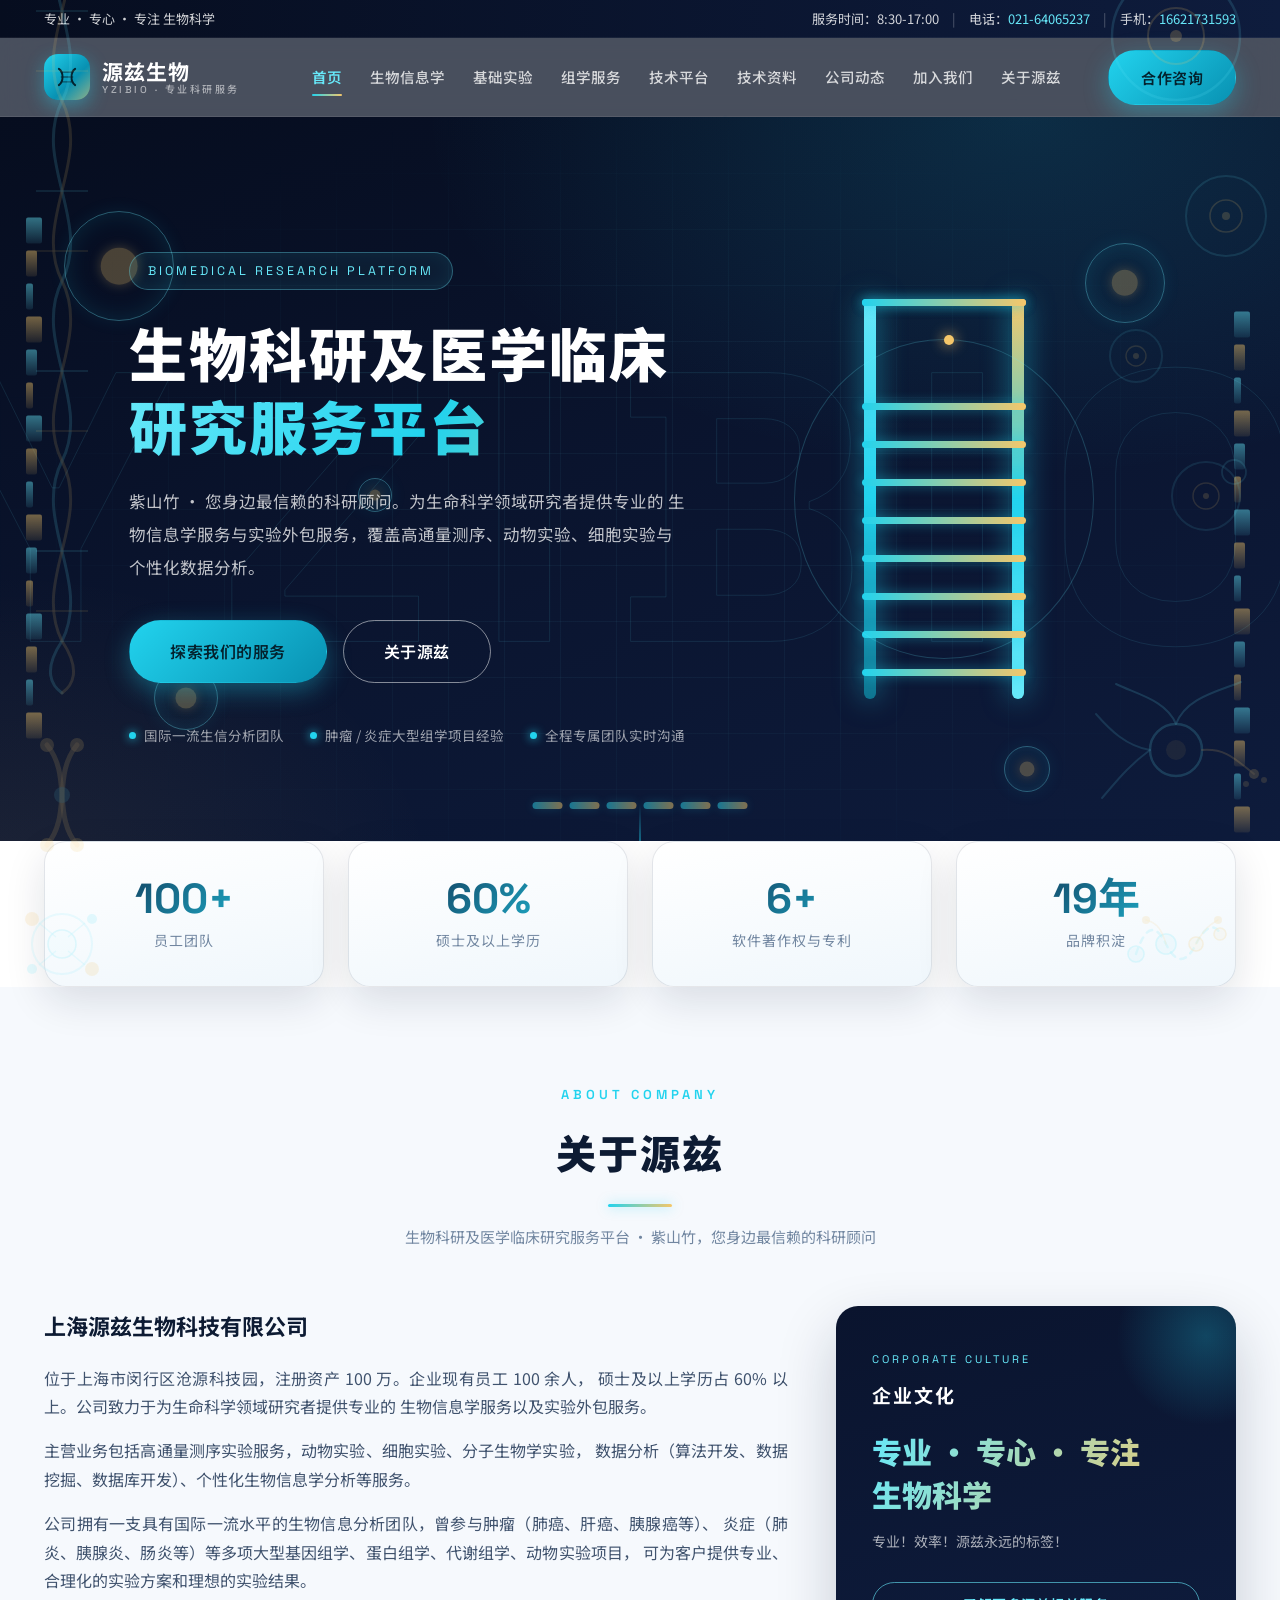
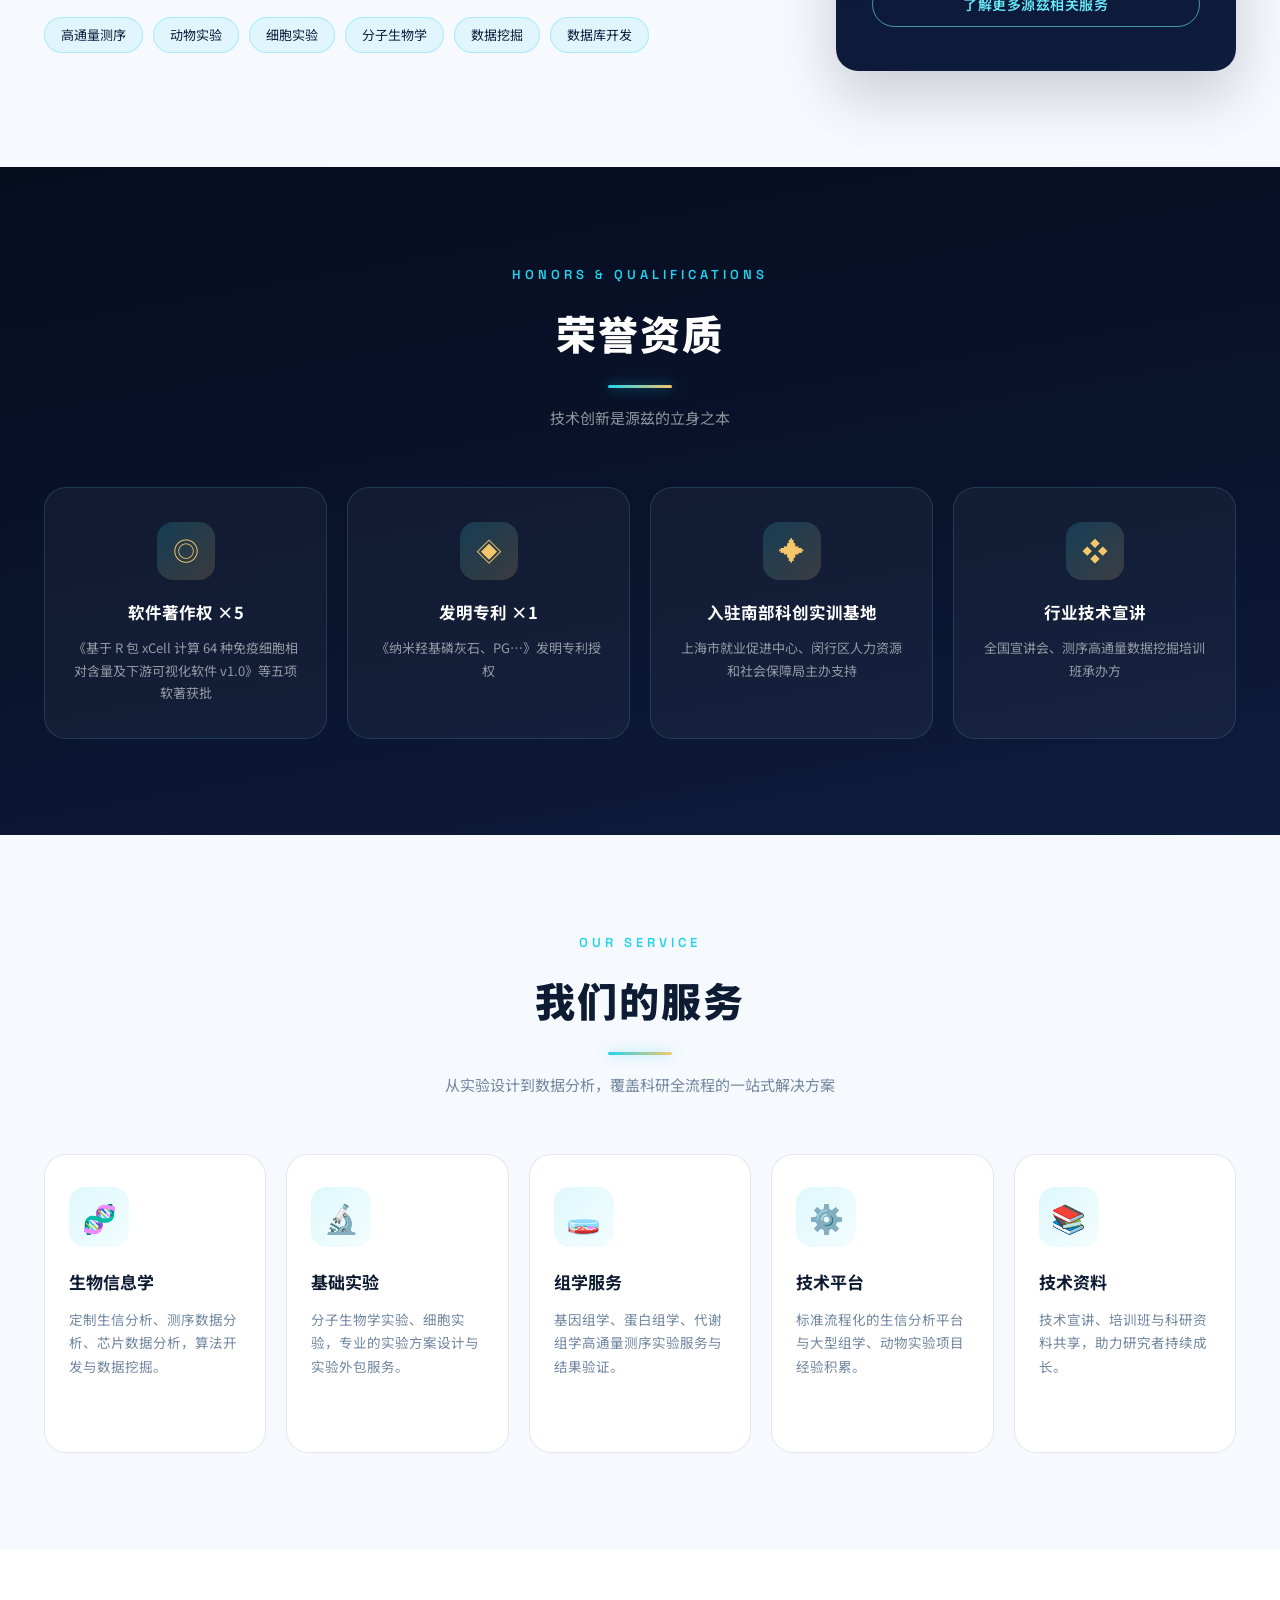
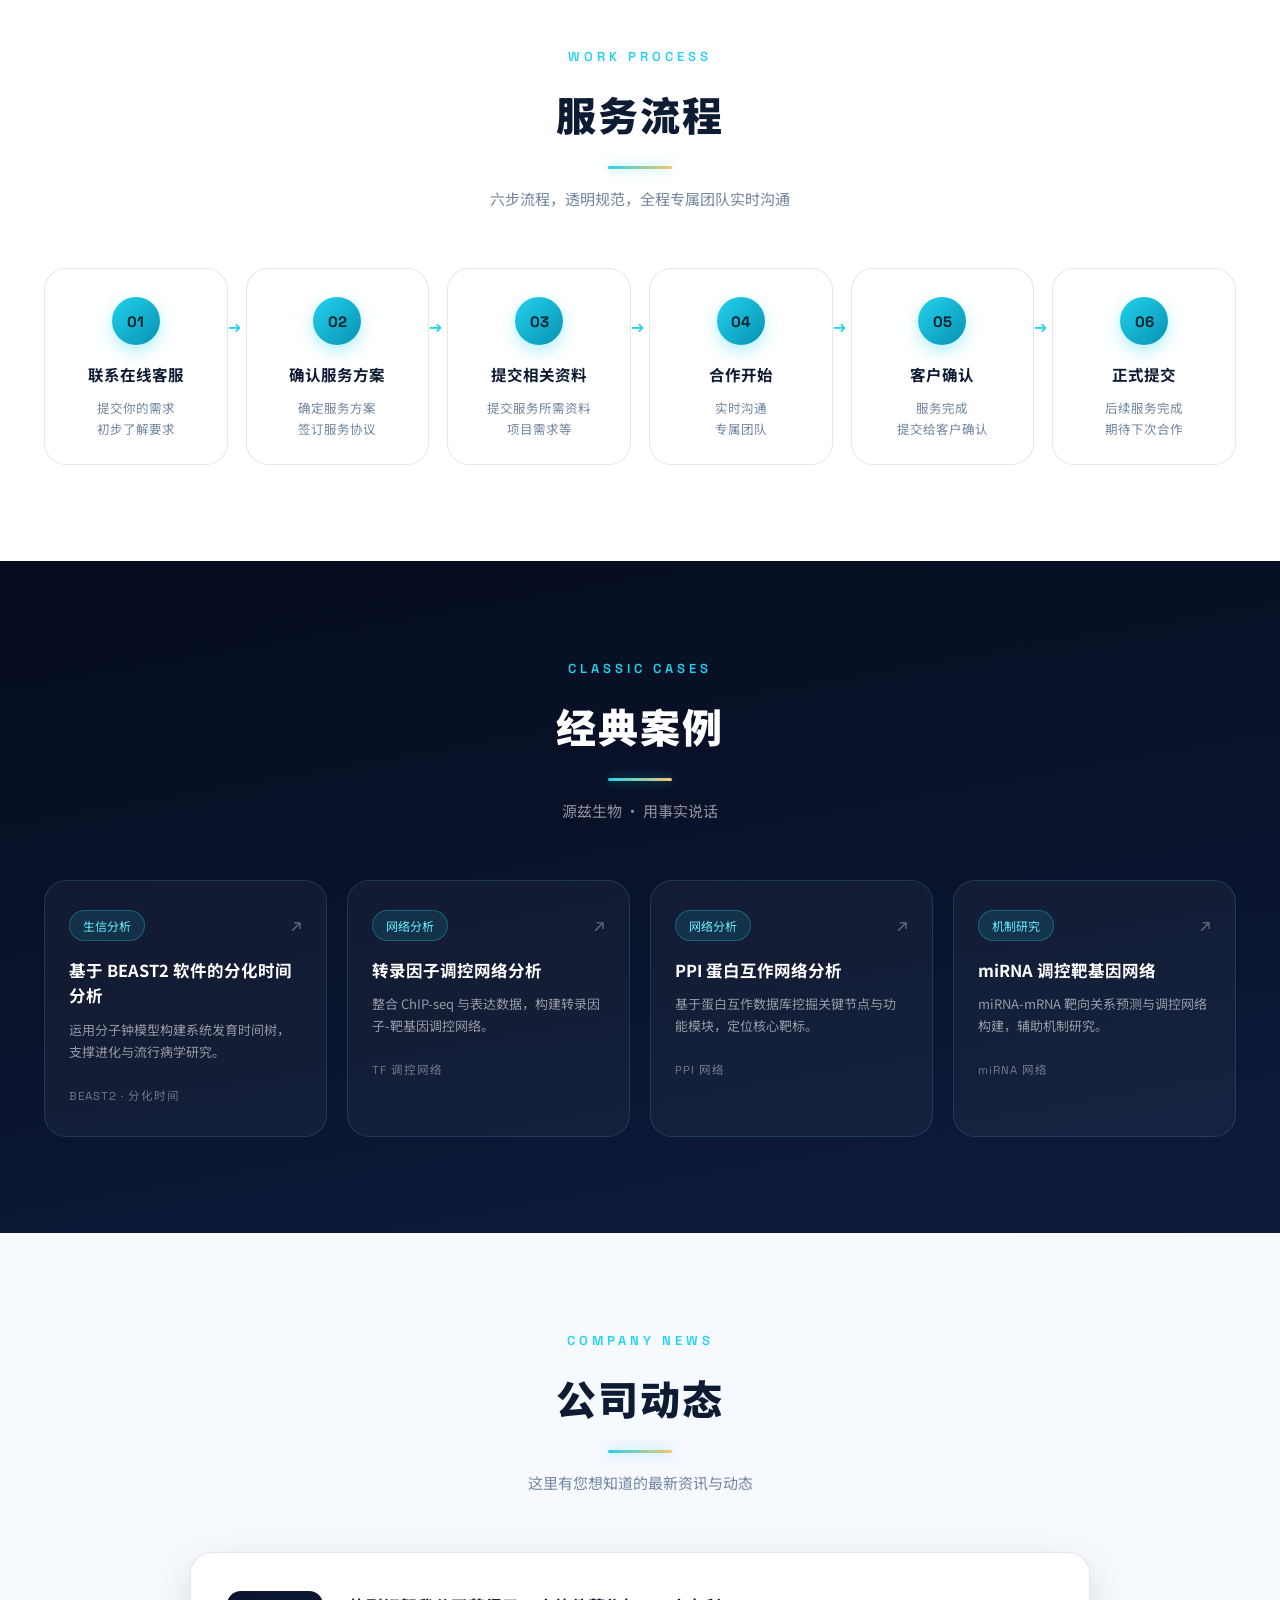
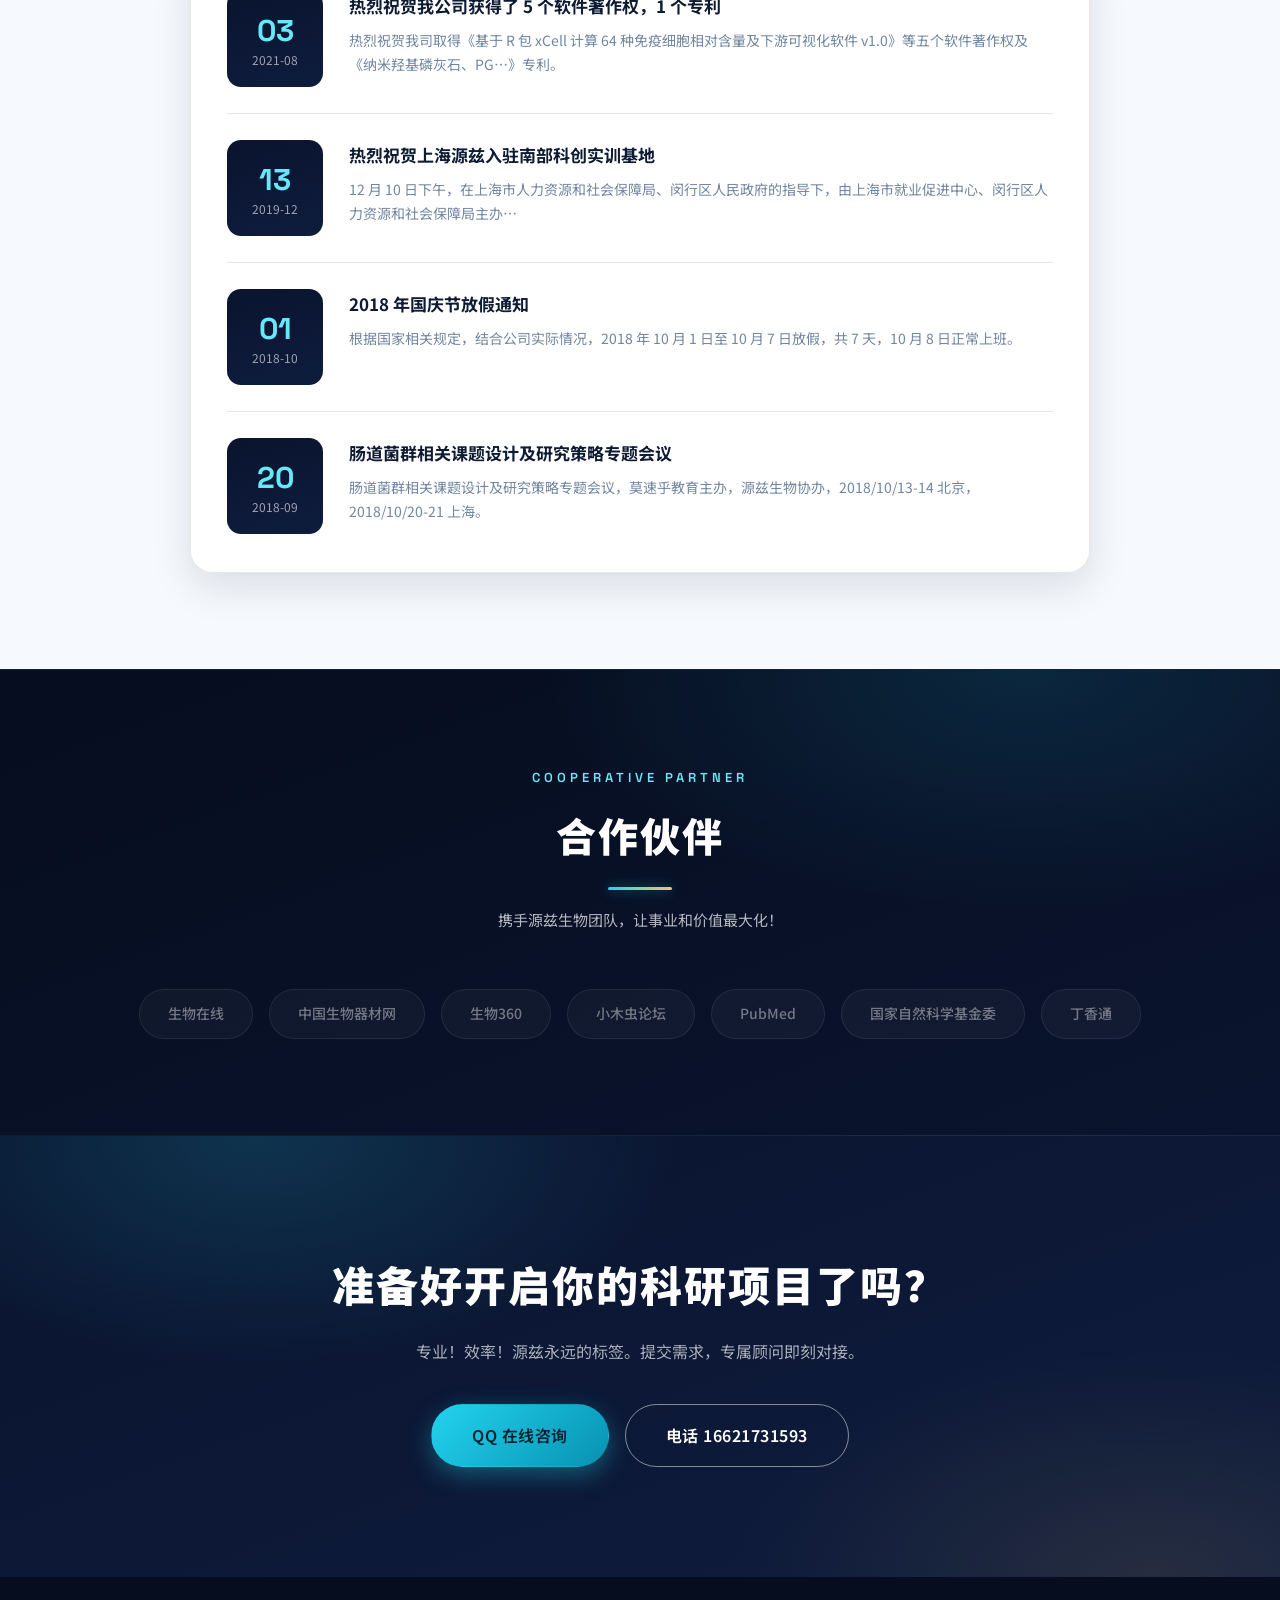
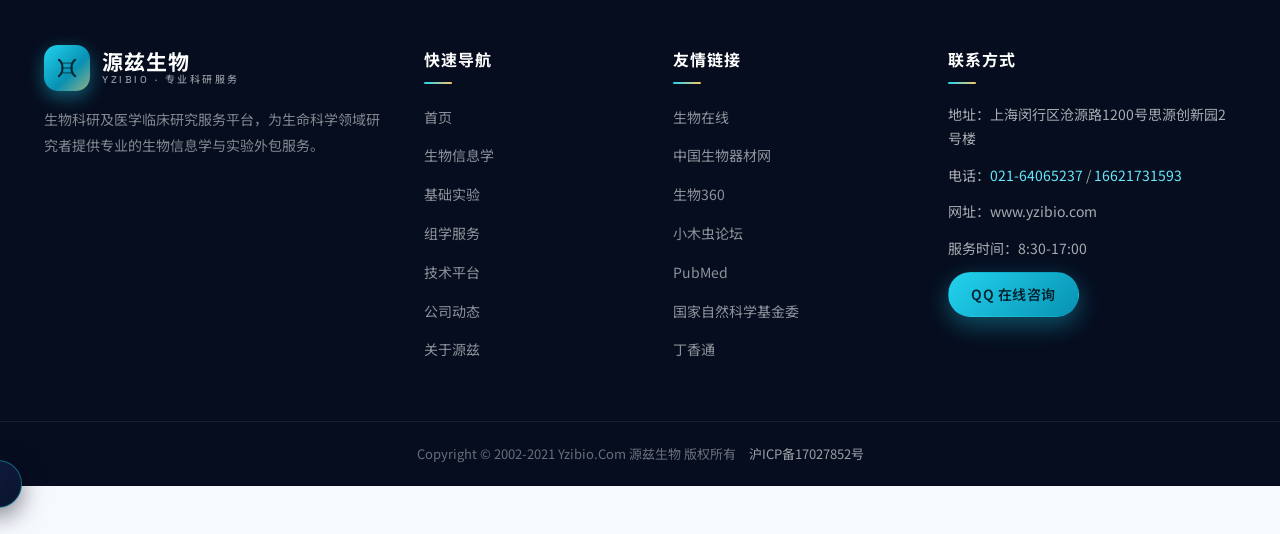
==== index.html @ 4e669d6c "feat: add yzibio official website static pages" ====
<!DOCTYPE html>
<html lang="zh-CN">
<head>
  <meta charset="UTF-8">
  <meta name="viewport" content="width=device-width, initial-scale=1.0">
  <meta name="description" content="源兹生物 —— 生物科研及医学临床研究服务平台，提供生物信息学、基础实验、组学服务等专业科研服务。">
  <title>源兹生物 YZIBIO | 生物科研及医学临床研究服务平台</title>
  <link rel="preconnect" href="https://fonts.googleapis.com">
  <link rel="preconnect" href="https://fonts.gstatic.com" crossorigin>
  <link href="https://fonts.googleapis.com/css2?family=Noto+Sans+SC:wght@300;400;500;700;900&family=Space+Grotesk:wght@400;500;700&display=swap" rel="stylesheet">
  <link rel="stylesheet" href="css/style.css">
</head>
<body>

  <!-- 粒子背景画布 -->
  <canvas id="particles" aria-hidden="true"></canvas>

  <!-- 左侧固定 DNA 装饰 -->
  <div class="side-decor side-dna" data-parallax="0.12" aria-hidden="true">
    <svg viewBox="0 0 120 800" width="120" height="800" fill="none" xmlns="http://www.w3.org/2000/svg">
      <!-- 左链 -->
      <path d="M60 20 C 30 80, 90 140, 60 200 C 30 260, 90 320, 60 380 C 30 440, 90 500, 60 560 C 30 620, 90 680, 60 740 C 40 770, 50 785, 60 792" stroke="#67e8f9" stroke-width="3" stroke-linecap="round" opacity="0.5" class="dna-strand-a"/>
      <!-- 右链 -->
      <path d="M60 20 C 90 80, 30 140, 60 200 C 90 260, 30 320, 60 380 C 90 440, 30 500, 60 560 C 90 620, 30 680, 60 740 C 80 770, 70 785, 60 792" stroke="#f5c76a" stroke-width="3" stroke-linecap="round" opacity="0.45" class="dna-strand-b"/>
      <!-- 碱基横杠 -->
      <line x1="34" y1="110" x2="86" y2="110" stroke="#67e8f9" stroke-width="2" opacity="0.35"/>
      <line x1="86" y1="170" x2="34" y2="170" stroke="#f5c76a" stroke-width="2" opacity="0.3"/>
      <line x1="34" y1="290" x2="86" y2="290" stroke="#67e8f9" stroke-width="2" opacity="0.35"/>
      <line x1="86" y1="350" x2="34" y2="350" stroke="#f5c76a" stroke-width="2" opacity="0.3"/>
      <line x1="34" y1="470" x2="86" y2="470" stroke="#67e8f9" stroke-width="2" opacity="0.35"/>
      <line x1="86" y1="530" x2="34" y2="530" stroke="#f5c76a" stroke-width="2" opacity="0.3"/>
      <line x1="34" y1="650" x2="86" y2="650" stroke="#67e8f9" stroke-width="2" opacity="0.35"/>
      <line x1="86" y1="710" x2="34" y2="710" stroke="#f5c76a" stroke-width="2" opacity="0.3"/>
      <!-- 顶部节点 -->
      <circle cx="60" cy="20" r="6" fill="#67e8f9" opacity="0.6"/>
    </svg>
    <!-- 染色体 X 形 -->
    <svg viewBox="0 0 90 120" width="90" height="120" fill="none" xmlns="http://www.w3.org/2000/svg" class="chromosome" data-glow data-follow="10">
      <path d="M30 10 C 55 40, 35 80, 60 110" stroke="#f5c76a" stroke-width="5" stroke-linecap="round" opacity="0.45"/>
      <path d="M60 10 C 35 40, 55 80, 30 110" stroke="#f5c76a" stroke-width="5" stroke-linecap="round" opacity="0.45"/>
      <circle cx="30" cy="10" r="7" fill="#f5c76a" opacity="0.5"/>
      <circle cx="60" cy="10" r="7" fill="#f5c76a" opacity="0.5"/>
      <circle cx="30" cy="110" r="7" fill="#f5c76a" opacity="0.5"/>
      <circle cx="60" cy="110" r="7" fill="#f5c76a" opacity="0.5"/>
      <circle cx="45" cy="60" r="8" fill="#67e8f9" opacity="0.35"/>
    </svg>
    <!-- 分子原子结构 -->
    <svg viewBox="0 0 100 110" width="100" height="110" fill="none" xmlns="http://www.w3.org/2000/svg" class="molecule" data-glow data-follow="-14">
      <circle cx="50" cy="55" r="30" stroke="#67e8f9" stroke-width="2" opacity="0.4" class="mol-ring"/>
      <circle cx="50" cy="55" r="14" fill="rgba(103,232,249,0.15)" stroke="#67e8f9" stroke-width="1.6" opacity="0.6"/>
      <circle cx="20" cy="30" r="7" fill="#f5c76a" opacity="0.55"/>
      <circle cx="80" cy="30" r="5" fill="#67e8f9" opacity="0.55"/>
      <circle cx="20" cy="80" r="5" fill="#67e8f9" opacity="0.55"/>
      <circle cx="80" cy="80" r="7" fill="#f5c76a" opacity="0.55"/>
      <line x1="27" y1="34" x2="44" y2="48" stroke="#67e8f9" stroke-width="1.6" opacity="0.4"/>
      <line x1="56" y1="48" x2="73" y2="34" stroke="#67e8f9" stroke-width="1.6" opacity="0.4"/>
      <line x1="27" y1="76" x2="44" y2="62" stroke="#67e8f9" stroke-width="1.6" opacity="0.4"/>
      <line x1="56" y1="62" x2="73" y2="76" stroke="#67e8f9" stroke-width="1.6" opacity="0.4"/>
    </svg>
  </div>

  <!-- 右侧固定细胞装饰 -->
  <div class="side-decor side-cells" data-parallax="-0.1" aria-hidden="true">
    <svg viewBox="0 0 200 720" width="200" height="720" fill="none" xmlns="http://www.w3.org/2000/svg" class="cells-svg">
      <!-- 大细胞 -->
      <g class="cell cell-1">
        <circle cx="100" cy="120" r="64" stroke="#67e8f9" stroke-width="2.5" opacity="0.4"/>
        <circle cx="100" cy="120" r="28" stroke="#f5c76a" stroke-width="2" opacity="0.5"/>
        <circle cx="100" cy="120" r="6" fill="#f5c76a" opacity="0.6"/>
      </g>
      <!-- 中细胞 -->
      <g class="cell cell-2">
        <circle cx="150" cy="300" r="40" stroke="#67e8f9" stroke-width="2" opacity="0.35"/>
        <circle cx="150" cy="300" r="16" stroke="#f5c76a" stroke-width="1.6" opacity="0.45"/>
        <circle cx="150" cy="300" r="4" fill="#f5c76a" opacity="0.5"/>
      </g>
      <!-- 小细胞 -->
      <g class="cell cell-3">
        <circle cx="60" cy="440" r="26" stroke="#67e8f9" stroke-width="2" opacity="0.3"/>
        <circle cx="60" cy="440" r="10" stroke="#f5c76a" stroke-width="1.4" opacity="0.4"/>
        <circle cx="60" cy="440" r="3" fill="#f5c76a" opacity="0.45"/>
      </g>
      <!-- 出芽细胞 -->
      <g class="cell cell-4">
        <circle cx="130" cy="580" r="34" stroke="#67e8f9" stroke-width="2" opacity="0.3"/>
        <circle cx="130" cy="580" r="13" stroke="#f5c76a" stroke-width="1.5" opacity="0.4"/>
        <circle cx="158" cy="556" r="12" stroke="#67e8f9" stroke-width="1.8" opacity="0.35"/>
        <circle cx="130" cy="580" r="3" fill="#f5c76a" opacity="0.45"/>
      </g>
    </svg>
    <!-- 神经元 -->
    <svg viewBox="0 0 200 160" width="200" height="160" fill="none" xmlns="http://www.w3.org/2000/svg" class="neuron" data-glow data-follow="12">
      <!-- 细胞体 -->
      <circle cx="100" cy="80" r="26" stroke="#67e8f9" stroke-width="2.5" opacity="0.5"/>
      <circle cx="100" cy="80" r="10" fill="rgba(245,199,106,0.35)" opacity="0.6"/>
      <!-- 树突 -->
      <path d="M100 54 C 90 30, 60 24, 40 14" stroke="#67e8f9" stroke-width="2" stroke-linecap="round" opacity="0.45"/>
      <path d="M100 54 C 110 28, 140 22, 165 12" stroke="#67e8f9" stroke-width="2" stroke-linecap="round" opacity="0.45"/>
      <path d="M74 80 C 50 76, 34 60, 20 44" stroke="#67e8f9" stroke-width="2" stroke-linecap="round" opacity="0.4"/>
      <path d="M74 80 C 52 96, 40 112, 26 128" stroke="#67e8f9" stroke-width="2" stroke-linecap="round" opacity="0.4"/>
      <!-- 轴突 -->
      <path d="M126 80 C 150 78, 160 90, 178 104" stroke="#f5c76a" stroke-width="2" stroke-linecap="round" opacity="0.45"/>
      <!-- 轴突末端 -->
      <circle cx="178" cy="104" r="5" fill="#f5c76a" opacity="0.5"/>
      <circle cx="188" cy="110" r="3" fill="#f5c76a" opacity="0.4"/>
      <circle cx="170" cy="114" r="3" fill="#f5c76a" opacity="0.4"/>
    </svg>
    <!-- 蛋白结构 -->
    <svg viewBox="0 0 120 120" width="120" height="120" fill="none" xmlns="http://www.w3.org/2000/svg" class="protein" data-glow data-follow="-8">
      <path d="M20 90 C 30 60, 40 60, 50 80 C 60 100, 70 100, 80 80 C 90 60, 100 60, 104 70" stroke="#67e8f9" stroke-width="2.5" stroke-linecap="round" opacity="0.45" class="protein-backbone"/>
      <circle cx="20" cy="90" r="8" fill="rgba(103,232,249,0.25)" stroke="#67e8f9" stroke-width="1.6" opacity="0.55"/>
      <circle cx="50" cy="80" r="10" fill="rgba(103,232,249,0.25)" stroke="#67e8f9" stroke-width="1.6" opacity="0.55"/>
      <circle cx="80" cy="80" r="7" fill="rgba(245,199,106,0.3)" stroke="#f5c76a" stroke-width="1.6" opacity="0.55"/>
      <circle cx="104" cy="70" r="6" fill="rgba(245,199,106,0.3)" stroke="#f5c76a" stroke-width="1.6" opacity="0.5"/>
      <!-- 侧链 -->
      <path d="M50 80 C 45 62, 38 58, 30 56" stroke="#f5c76a" stroke-width="1.6" stroke-linecap="round" opacity="0.35"/>
      <circle cx="30" cy="56" r="4" fill="#f5c76a" opacity="0.45"/>
      <path d="M80 80 C 88 64, 95 60, 102 56" stroke="#f5c76a" stroke-width="1.6" stroke-linecap="round" opacity="0.35"/>
      <circle cx="102" cy="56" r="4" fill="#f5c76a" opacity="0.45"/>
    </svg>
  </div>

  <!-- 顶部信息条 -->
  <div class="topbar">
    <div class="container topbar-inner">
      <span class="topbar-slogan">专业 · 专心 · 专注 生物科学</span>
      <span class="topbar-contact">
        <span>服务时间：8:30-17:00</span>
        <span class="topbar-sep">|</span>
        <span>电话：<a href="tel:021-64065237">021-64065237</a></span>
        <span class="topbar-sep">|</span>
        <span>手机：<a href="tel:16621731593">16621731593</a></span>
      </span>
    </div>
  </div>

  <!-- 毛玻璃导航 -->
  <header class="header" id="header">
    <div class="container nav-inner">
      <a href="index.html" class="logo">
        <span class="logo-mark">
          <svg viewBox="0 0 32 32" width="26" height="26" fill="none">
            <path d="M6 6c6 4 6 16 0 20" stroke="currentColor" stroke-width="2.4" stroke-linecap="round"/>
            <path d="M26 6c-6 4-6 16 0 20" stroke="currentColor" stroke-width="2.4" stroke-linecap="round"/>
            <path d="M9 10h14M9 16h14M9 22h14" stroke="currentColor" stroke-width="1.6" stroke-linecap="round" opacity=".6"/>
          </svg>
        </span>
        <span class="logo-text">源兹生物<small>YZIBIO · 专业科研服务</small></span>
      </a>
      <nav class="nav" id="nav">
        <a href="index.html" class="nav-link active">首页</a>
        <a href="bioinformatics.html" class="nav-link">生物信息学</a>
        <a href="experiments.html" class="nav-link">基础实验</a>
        <a href="omics.html" class="nav-link">组学服务</a>
        <a href="platform.html" class="nav-link">技术平台</a>
        <a href="resources.html" class="nav-link">技术资料</a>
        <a href="news.html" class="nav-link">公司动态</a>
        <a href="careers.html" class="nav-link">加入我们</a>
        <a href="about.html" class="nav-link">关于源兹</a>
      </nav>
      <a href="careers.html" class="btn btn-primary nav-cta shine">合作咨询</a>
      <button class="nav-toggle" id="navToggle" aria-label="打开菜单">
        <span></span><span></span><span></span>
      </button>
    </div>
  </header>

  <!-- 全屏沉浸式 Hero -->
  <section class="hero">
    <span class="hero-watermark" aria-hidden="true">YZIBIO</span>
    <!-- Hero 漂浮细胞增强 -->
    <div class="hero-cells" aria-hidden="true">
      <span class="hc hc-1" data-glow data-follow="22"></span>
      <span class="hc hc-2" data-glow data-follow="-14"></span>
      <span class="hc hc-3" data-glow data-follow="16"></span>
      <span class="hc hc-4" data-glow data-follow="-10"></span>
      <span class="hc hc-5" data-glow data-follow="8"></span>
    </div>
    <!-- Hero 测序条码 -->
    <div class="hero-barcodes" aria-hidden="true">
      <div class="barcode barcode-left">
        <i></i><i></i><i></i><i></i><i></i><i></i><i></i><i></i>
        <i></i><i></i><i></i><i></i><i></i><i></i><i></i><i></i>
      </div>
      <div class="barcode barcode-right">
        <i></i><i></i><i></i><i></i><i></i><i></i><i></i><i></i>
        <i></i><i></i><i></i><i></i><i></i><i></i><i></i><i></i>
      </div>
    </div>
    <!-- Hero 基因片段 -->
    <div class="hero-gene" aria-hidden="true">
      <span></span><span></span><span></span><span></span><span></span><span></span>
    </div>
    <div class="container hero-inner">
      <div class="hero-text">
        <p class="hero-tag">BIOMEDICAL RESEARCH PLATFORM</p>
        <h1>生物科研及医学临床<br><em>研究服务平台</em></h1>
        <p class="hero-desc">
          紫山竹 · 您身边最信赖的科研顾问。为生命科学领域研究者提供专业的
          生物信息学服务与实验外包服务，覆盖高通量测序、动物实验、细胞实验与个性化数据分析。
        </p>
        <div class="hero-actions">
          <a href="bioinformatics.html" class="btn btn-primary btn-lg shine">探索我们的服务</a>
          <a href="about.html" class="btn btn-ghost btn-lg">关于源兹</a>
        </div>
        <ul class="hero-points">
          <li><span class="dot"></span>国际一流生信分析团队</li>
          <li><span class="dot"></span>肿瘤 / 炎症大型组学项目经验</li>
          <li><span class="dot"></span>全程专属团队实时沟通</li>
        </ul>
      </div>
      <div class="hero-visual" aria-hidden="true">
        <div class="hero-dna">
          <span class="strand strand-1"></span>
          <span class="strand strand-2"></span>
          <span class="rung"></span><span class="rung"></span><span class="rung"></span>
          <span class="rung"></span><span class="rung"></span><span class="rung"></span>
          <span class="rung"></span><span class="rung"></span><span class="rung"></span>
          <span class="rung"></span>
          <span class="dna-orbit"></span>
        </div>
      </div>
    </div>
    <div class="hero-scroll" aria-hidden="true">
      <span class="scroll-line"></span>
      <span class="scroll-text">SCROLL</span>
    </div>
  </section>

  <!-- 数字实力条 -->
  <section class="stats">
    <div class="container stats-grid">
      <div class="stat-item">
        <strong class="stat-num" data-target="100" data-suffix="+">0</strong>
        <span>员工团队</span>
      </div>
      <div class="stat-item">
        <strong class="stat-num" data-target="60" data-suffix="%">0</strong>
        <span>硕士及以上学历</span>
      </div>
      <div class="stat-item">
        <strong class="stat-num" data-target="6" data-suffix="+">0</strong>
        <span>软件著作权与专利</span>
      </div>
      <div class="stat-item">
        <strong class="stat-num" data-target="19" data-suffix="年">0</strong>
        <span>品牌积淀</span>
      </div>
    </div>
  </section>

  <!-- 关于源兹 -->
  <section class="section" id="about">
    <div class="container">
      <div class="section-head reveal">
        <p class="section-en">ABOUT COMPANY</p>
        <h2>关于源兹</h2>
        <p class="section-sub">生物科研及医学临床研究服务平台 · 紫山竹，您身边最信赖的科研顾问</p>
      </div>
      <div class="about-grid">
        <div class="about-text reveal">
          <h3>上海源兹生物科技有限公司</h3>
          <p>
            位于上海市闵行区沧源科技园，注册资产 100 万。企业现有员工 100 余人，
            硕士及以上学历占 60% 以上。公司致力于为生命科学领域研究者提供专业的
            生物信息学服务以及实验外包服务。
          </p>
          <p>
            主营业务包括高通量测序实验服务，动物实验、细胞实验、分子生物学实验，
            数据分析（算法开发、数据挖掘、数据库开发）、个性化生物信息学分析等服务。
          </p>
          <p>
            公司拥有一支具有国际一流水平的生物信息分析团队，曾参与肿瘤（肺癌、肝癌、胰腺癌等）、
            炎症（肺炎、胰腺炎、肠炎等）等多项大型基因组学、蛋白组学、代谢组学、动物实验项目，
            可为客户提供专业、合理化的实验方案和理想的实验结果。
          </p>
          <ul class="about-tags">
            <li>高通量测序</li>
            <li>动物实验</li>
            <li>细胞实验</li>
            <li>分子生物学</li>
            <li>数据挖掘</li>
            <li>数据库开发</li>
          </ul>
        </div>
        <div class="about-side reveal">
          <div class="about-card">
            <p class="about-card-en">CORPORATE CULTURE</p>
            <h3>企业文化</h3>
            <p class="about-motto">专业 · 专心 · 专注<br>生物科学</p>
            <p class="about-motto-sub">专业！效率！源兹永远的标签！</p>
            <a href="about.html" class="btn btn-outline btn-sm shine">了解更多源兹相关服务</a>
          </div>
        </div>
      </div>
    </div>
  </section>

  <!-- 荣誉资质墙 -->
  <section class="section section-dark">
    <div class="container">
      <div class="section-head reveal">
        <p class="section-en">HONORS &amp; QUALIFICATIONS</p>
        <h2>荣誉资质</h2>
        <p class="section-sub">技术创新是源兹的立身之本</p>
      </div>
      <div class="honors-grid">
        <div class="honor-card reveal">
          <span class="honor-icon">◎</span>
          <h3>软件著作权 ×5</h3>
          <p>《基于 R 包 xCell 计算 64 种免疫细胞相对含量及下游可视化软件 v1.0》等五项软著获批</p>
        </div>
        <div class="honor-card reveal">
          <span class="honor-icon">◈</span>
          <h3>发明专利 ×1</h3>
          <p>《纳米羟基磷灰石、PG…》发明专利授权</p>
        </div>
        <div class="honor-card reveal">
          <span class="honor-icon">✦</span>
          <h3>入驻南部科创实训基地</h3>
          <p>上海市就业促进中心、闵行区人力资源和社会保障局主办支持</p>
        </div>
        <div class="honor-card reveal">
          <span class="honor-icon">❖</span>
          <h3>行业技术宣讲</h3>
          <p>全国宣讲会、测序高通量数据挖掘培训班承办方</p>
        </div>
      </div>
    </div>
  </section>

  <!-- 我们的服务 -->
  <section class="section" id="services">
    <div class="container">
      <div class="section-head reveal">
        <p class="section-en">OUR SERVICE</p>
        <h2>我们的服务</h2>
        <p class="section-sub">从实验设计到数据分析，覆盖科研全流程的一站式解决方案</p>
      </div>
      <div class="services-grid">
        <a href="bioinformatics.html" class="service-card reveal">
          <span class="service-icon">🧬</span>
          <h3>生物信息学</h3>
          <p>定制生信分析、测序数据分析、芯片数据分析，算法开发与数据挖掘。</p>
          <span class="service-more">了解详情 <b>→</b></span>
        </a>
        <a href="experiments.html" class="service-card reveal">
          <span class="service-icon">🔬</span>
          <h3>基础实验</h3>
          <p>分子生物学实验、细胞实验，专业的实验方案设计与实验外包服务。</p>
          <span class="service-more">了解详情 <b>→</b></span>
        </a>
        <a href="omics.html" class="service-card reveal">
          <span class="service-icon">🧫</span>
          <h3>组学服务</h3>
          <p>基因组学、蛋白组学、代谢组学高通量测序实验服务与结果验证。</p>
          <span class="service-more">了解详情 <b>→</b></span>
        </a>
        <a href="platform.html" class="service-card reveal">
          <span class="service-icon">⚙️</span>
          <h3>技术平台</h3>
          <p>标准流程化的生信分析平台与大型组学、动物实验项目经验积累。</p>
          <span class="service-more">了解详情 <b>→</b></span>
        </a>
        <a href="resources.html" class="service-card reveal">
          <span class="service-icon">📚</span>
          <h3>技术资料</h3>
          <p>技术宣讲、培训班与科研资料共享，助力研究者持续成长。</p>
          <span class="service-more">了解详情 <b>→</b></span>
        </a>
      </div>
    </div>
  </section>

  <!-- 服务流程 -->
  <section class="section section-alt">
    <div class="container">
      <div class="section-head reveal">
        <p class="section-en">WORK PROCESS</p>
        <h2>服务流程</h2>
        <p class="section-sub">六步流程，透明规范，全程专属团队实时沟通</p>
      </div>
      <ol class="process">
        <li class="process-step reveal">
          <span class="process-num">01</span>
          <h4>联系在线客服</h4>
          <p>提交你的需求<br>初步了解要求</p>
        </li>
        <li class="process-step reveal">
          <span class="process-num">02</span>
          <h4>确认服务方案</h4>
          <p>确定服务方案<br>签订服务协议</p>
        </li>
        <li class="process-step reveal">
          <span class="process-num">03</span>
          <h4>提交相关资料</h4>
          <p>提交服务所需资料<br>项目需求等</p>
        </li>
        <li class="process-step reveal">
          <span class="process-num">04</span>
          <h4>合作开始</h4>
          <p>实时沟通<br>专属团队</p>
        </li>
        <li class="process-step reveal">
          <span class="process-num">05</span>
          <h4>客户确认</h4>
          <p>服务完成<br>提交给客户确认</p>
        </li>
        <li class="process-step reveal">
          <span class="process-num">06</span>
          <h4>正式提交</h4>
          <p>后续服务完成<br>期待下次合作</p>
        </li>
      </ol>
    </div>
  </section>

  <!-- 经典案例 -->
  <section class="section section-dark">
    <div class="container">
      <div class="section-head reveal">
        <p class="section-en">CLASSIC CASES</p>
        <h2>经典案例</h2>
        <p class="section-sub">源兹生物 · 用事实说话</p>
      </div>
      <div class="cases-grid">
        <article class="case-card reveal">
          <div class="case-top">
            <span class="case-badge">生信分析</span>
            <span class="case-arrow">↗</span>
          </div>
          <h3>基于 BEAST2 软件的分化时间分析</h3>
          <p>运用分子钟模型构建系统发育时间树，支撑进化与流行病学研究。</p>
          <span class="case-tag">BEAST2 · 分化时间</span>
        </article>
        <article class="case-card reveal">
          <div class="case-top">
            <span class="case-badge">网络分析</span>
            <span class="case-arrow">↗</span>
          </div>
          <h3>转录因子调控网络分析</h3>
          <p>整合 ChIP-seq 与表达数据，构建转录因子-靶基因调控网络。</p>
          <span class="case-tag">TF 调控网络</span>
        </article>
        <article class="case-card reveal">
          <div class="case-top">
            <span class="case-badge">网络分析</span>
            <span class="case-arrow">↗</span>
          </div>
          <h3>PPI 蛋白互作网络分析</h3>
          <p>基于蛋白互作数据库挖掘关键节点与功能模块，定位核心靶标。</p>
          <span class="case-tag">PPI 网络</span>
        </article>
        <article class="case-card reveal">
          <div class="case-top">
            <span class="case-badge">机制研究</span>
            <span class="case-arrow">↗</span>
          </div>
          <h3>miRNA 调控靶基因网络</h3>
          <p>miRNA-mRNA 靶向关系预测与调控网络构建，辅助机制研究。</p>
          <span class="case-tag">miRNA 网络</span>
        </article>
      </div>
    </div>
  </section>

  <!-- 公司动态 -->
  <section class="section" id="news">
    <div class="container">
      <div class="section-head reveal">
        <p class="section-en">COMPANY NEWS</p>
        <h2>公司动态</h2>
        <p class="section-sub">这里有您想知道的最新资讯与动态</p>
      </div>
      <div class="news-wrap reveal">
        <ul class="news-list">
          <li class="news-item">
            <time datetime="2021-08-03"><b>03</b><span>2021-08</span></time>
            <div class="news-body">
              <h3>热烈祝贺我公司获得了 5 个软件著作权，1 个专利</h3>
              <p>热烈祝贺我司取得《基于 R 包 xCell 计算 64 种免疫细胞相对含量及下游可视化软件 v1.0》等五个软件著作权及《纳米羟基磷灰石、PG…》专利。</p>
            </div>
          </li>
          <li class="news-item">
            <time datetime="2019-12-13"><b>13</b><span>2019-12</span></time>
            <div class="news-body">
              <h3>热烈祝贺上海源兹入驻南部科创实训基地</h3>
              <p>12 月 10 日下午，在上海市人力资源和社会保障局、闵行区人民政府的指导下，由上海市就业促进中心、闵行区人力资源和社会保障局主办…</p>
            </div>
          </li>
          <li class="news-item">
            <time datetime="2018-10-01"><b>01</b><span>2018-10</span></time>
            <div class="news-body">
              <h3>2018 年国庆节放假通知</h3>
              <p>根据国家相关规定，结合公司实际情况，2018 年 10 月 1 日至 10 月 7 日放假，共 7 天，10 月 8 日正常上班。</p>
            </div>
          </li>
          <li class="news-item">
            <time datetime="2018-09-20"><b>20</b><span>2018-09</span></time>
            <div class="news-body">
              <h3>肠道菌群相关课题设计及研究策略专题会议</h3>
              <p>肠道菌群相关课题设计及研究策略专题会议，莫速乎教育主办，源兹生物协办，2018/10/13-14 北京，2018/10/20-21 上海。</p>
            </div>
          </li>
        </ul>
      </div>
    </div>
  </section>

  <!-- 合作伙伴墙 -->
  <section class="partners">
    <div class="container">
      <div class="section-head light reveal">
        <p class="section-en">COOPERATIVE PARTNER</p>
        <h2>合作伙伴</h2>
        <p class="section-sub">携手源兹生物团队，让事业和价值最大化！</p>
      </div>
      <ul class="partners-list reveal">
        <li>生物在线</li>
        <li>中国生物器材网</li>
        <li>生物360</li>
        <li>小木虫论坛</li>
        <li>PubMed</li>
        <li>国家自然科学基金委</li>
        <li>丁香通</li>
      </ul>
    </div>
  </section>

  <!-- 大 CTA -->
  <section class="cta">
    <div class="container cta-inner">
      <h2 class="reveal">准备好开启你的科研项目了吗？</h2>
      <p class="reveal">专业！效率！源兹永远的标签。提交需求，专属顾问即刻对接。</p>
      <div class="cta-actions reveal">
        <a href="http://wpa.qq.com/msgrd?v=3&uin=2638465605&site=qq&menu=yes" class="btn btn-primary btn-lg shine" target="_blank" rel="noopener">QQ 在线咨询</a>
        <a href="tel:16621731593" class="btn btn-ghost btn-lg">电话 16621731593</a>
      </div>
    </div>
  </section>

  <!-- 页脚 -->
  <footer class="footer" id="contact">
    <div class="container footer-grid">
      <div class="footer-col footer-about">
        <a href="index.html" class="logo logo-light">
          <span class="logo-mark">
            <svg viewBox="0 0 32 32" width="26" height="26" fill="none">
              <path d="M6 6c6 4 6 16 0 20" stroke="currentColor" stroke-width="2.4" stroke-linecap="round"/>
              <path d="M26 6c-6 4-6 16 0 20" stroke="currentColor" stroke-width="2.4" stroke-linecap="round"/>
              <path d="M9 10h14M9 16h14M9 22h14" stroke="currentColor" stroke-width="1.6" stroke-linecap="round" opacity=".6"/>
            </svg>
          </span>
          <span class="logo-text">源兹生物<small>YZIBIO · 专业科研服务</small></span>
        </a>
        <p>生物科研及医学临床研究服务平台，为生命科学领域研究者提供专业的生物信息学与实验外包服务。</p>
      </div>
      <div class="footer-col">
        <h4>快速导航</h4>
        <ul class="footer-links">
          <li><a href="index.html">首页</a></li>
          <li><a href="bioinformatics.html">生物信息学</a></li>
          <li><a href="experiments.html">基础实验</a></li>
          <li><a href="omics.html">组学服务</a></li>
          <li><a href="platform.html">技术平台</a></li>
          <li><a href="news.html">公司动态</a></li>
          <li><a href="about.html">关于源兹</a></li>
        </ul>
      </div>
      <div class="footer-col">
        <h4>友情链接</h4>
        <ul class="footer-links">
          <li><a href="http://www.bioon.com.cn/" target="_blank" rel="noopener">生物在线</a></li>
          <li><a href="http://www.bio-equip.com/" target="_blank" rel="noopener">中国生物器材网</a></li>
          <li><a href="http://www.bio360.net/" target="_blank" rel="noopener">生物360</a></li>
          <li><a href="http://muchong.com/bbs/" target="_blank" rel="noopener">小木虫论坛</a></li>
          <li><a href="https://www.ncbi.nlm.nih.gov/pubmed" target="_blank" rel="noopener">PubMed</a></li>
          <li><a href="http://www.nsfc.gov.cn/" target="_blank" rel="noopener">国家自然科学基金委</a></li>
          <li><a href="https://www.biomart.cn/" target="_blank" rel="noopener">丁香通</a></li>
        </ul>
      </div>
      <div class="footer-col">
        <h4>联系方式</h4>
        <ul class="footer-contact">
          <li>地址：上海闵行区沧源路1200号思源创新园2号楼</li>
          <li>电话：<a href="tel:021-64065237">021-64065237</a> / <a href="tel:16621731593">16621731593</a></li>
          <li>网址：www.yzibio.com</li>
          <li>服务时间：8:30-17:00</li>
        </ul>
        <a href="http://wpa.qq.com/msgrd?v=3&uin=2638465605&site=qq&menu=yes" class="btn btn-primary btn-sm shine" target="_blank" rel="noopener">QQ 在线咨询</a>
      </div>
    </div>
    <div class="footer-bottom">
      <div class="container">
        <p>Copyright &copy; 2002-2021 Yzibio.Com 源兹生物 版权所有　<a href="http://beian.miit.gov.cn" target="_blank" rel="noopener">沪ICP备17027852号</a></p>
      </div>
    </div>
  </footer>

  <button class="back-top" id="backTop" aria-label="返回顶部">↑</button>

  <script src="js/main.js"></script>
</body>
</html>
---- css/style.css ----
/* ============================================================
   源兹生物 YZIBIO —— 深海科技风视觉体系
   深蓝黑渐变 + 青色粒子 + 金色点缀
   ============================================================ */

/* ---------- 基础重置 ---------- */
*,
*::before,
*::after {
  margin: 0;
  padding: 0;
  box-sizing: border-box;
}

:root {
  /* 深海科技配色 */
  --deep-900: #060d1f;
  --deep-800: #0a142e;
  --deep-700: #0e1c3d;
  --deep-600: #13274f;
  --cyan: #22d3ee;
  --cyan-soft: #67e8f9;
  --gold: #f5c76a;
  --gold-deep: #d9a441;
  --ink: #0d1b33;
  --text: #40536e;
  --muted: #7186a0;
  --line: rgba(13, 27, 51, 0.1);
  --line-light: rgba(255, 255, 255, 0.12);
  --white: #ffffff;
  --bg: #f6f9fd;
  --radius: 14px;
  --radius-lg: 22px;
  --shadow: 0 14px 40px rgba(13, 27, 51, 0.12);
  --shadow-lg: 0 24px 60px rgba(13, 27, 51, 0.2);
  --glow-cyan: 0 0 24px rgba(34, 211, 238, 0.45);
  --font: "Noto Sans SC", "PingFang SC", "Microsoft YaHei", "Helvetica Neue", Arial, sans-serif;
  --font-en: "Space Grotesk", "Noto Sans SC", Arial, sans-serif;
}

html {
  scroll-behavior: smooth;
}

body {
  font-family: var(--font);
  color: var(--text);
  font-size: 16px;
  line-height: 1.8;
  background: var(--bg);
  overflow-x: hidden;
  -webkit-font-smoothing: antialiased;
}

img {
  max-width: 100%;
  display: block;
}

a {
  color: inherit;
  text-decoration: none;
}

ul,
ol {
  list-style: none;
}

.container {
  max-width: 1240px;
  margin: 0 auto;
  padding: 0 24px;
}

/* ---------- 全局粒子背景 ---------- */
#particles {
  position: fixed;
  inset: 0;
  z-index: 0;
  pointer-events: none;
  opacity: 0.55;
}

/* 页面主体内容抬升到粒子之上（两侧固定装饰除外，它们需要 fixed 定位） */
body > *:not(#particles):not(.side-decor):not(.hero-cells) {
  position: relative;
  z-index: 1;
}

/* ---------- 两侧固定生物装饰 ---------- */
.side-decor {
  position: fixed;
  top: 50%;
  transform: translateY(-50%);
  pointer-events: none;
  z-index: 2;
  will-change: transform;
}

.side-dna {
  left: 10px;
  opacity: 0.45;
}

.side-cells {
  right: 14px;
  opacity: 0.5;
}

/* DNA 链呼吸摆动 */
.dna-strand-a,
.dna-strand-b {
  transform-origin: top center;
  animation: dnaSwayA 7s ease-in-out infinite;
}

.dna-strand-b {
  animation-name: dnaSwayB;
  animation-delay: 0.6s;
}

@keyframes dnaSwayA {
  0%, 100% { transform: translateX(0) rotate(0deg); }
  50% { transform: translateX(4px) rotate(1deg); }
}

@keyframes dnaSwayB {
  0%, 100% { transform: translateX(0) rotate(0deg); }
  50% { transform: translateX(-4px) rotate(-1deg); }
}

/* 细胞呼吸动画 */
.cell {
  transform-origin: center;
  animation: cellBreath 6s ease-in-out infinite;
}

.cell-1 { animation-delay: 0s; }
.cell-2 { animation-delay: 1.4s; }
.cell-3 { animation-delay: 2.8s; }
.cell-4 { animation-delay: 4.2s; }

@keyframes cellBreath {
  0%, 100% { transform: scale(1); opacity: 0.85; }
  50% { transform: scale(1.1); opacity: 1; }
}

/* 侧边装饰容器改为纵向排列多元素 */
.side-dna,
.side-cells {
  display: flex;
  flex-direction: column;
  align-items: center;
  gap: 34px;
}

/* 染色体呼吸摆动 */
.chromosome {
  animation: chromoPulse 5s ease-in-out infinite;
  transform-origin: center;
}

@keyframes chromoPulse {
  0%, 100% { transform: translate(var(--mx, 0px), var(--my, 0px)) scale(1) rotate(0deg); }
  50% { transform: translate(var(--mx, 0px), var(--my, 0px)) scale(1.07) rotate(2deg); }
}

/* 分子结构旋转 */
.molecule {
  animation: molSpin 24s linear infinite;
  transform-origin: center;
}

@keyframes molSpin {
  from { transform: translate(var(--mx, 0px), var(--my, 0px)) rotate(0deg); }
  to { transform: translate(var(--mx, 0px), var(--my, 0px)) rotate(360deg); }
}

.mol-ring {
  animation: molRing 6s ease-in-out infinite;
  transform-origin: center;
}

@keyframes molRing {
  0%, 100% { opacity: 0.3; }
  50% { opacity: 0.6; }
}

/* 神经元漂浮 */
.neuron {
  animation: neuronFloat 8s ease-in-out infinite;
}

@keyframes neuronFloat {
  0%, 100% { transform: translate(var(--mx, 0px), var(--my, 0px)); }
  50% { transform: translate(var(--mx, 0px), calc(var(--my, 0px) - 10px)); }
}

/* 蛋白结构漂浮 + 骨架流动 */
.protein {
  animation: proteinFloat 9s ease-in-out infinite;
}

@keyframes proteinFloat {
  0%, 100% { transform: translate(var(--mx, 0px), var(--my, 0px)) rotate(0deg); }
  50% { transform: translate(var(--mx, 0px), calc(var(--my, 0px) - 8px)) rotate(2deg); }
}

.protein-backbone {
  stroke-dasharray: 6 6;
  animation: backboneFlow 3s linear infinite;
}

@keyframes backboneFlow {
  from { stroke-dashoffset: 0; }
  to { stroke-dashoffset: -12; }
}

/* ---------- Hero 测序条码 ---------- */
.hero-barcodes {
  position: absolute;
  inset: 0;
  pointer-events: none;
  overflow: hidden;
  z-index: 0;
}

.barcode {
  position: absolute;
  top: 50%;
  transform: translateY(-50%);
  display: flex;
  flex-direction: column;
  gap: 7px;
  opacity: 0.45;
}

.barcode i {
  display: block;
  height: 26px;
  border-radius: 2px;
  background: linear-gradient(180deg, var(--cyan-soft), rgba(103, 232, 249, 0.2));
  animation: barcodeBlink 4s ease-in-out infinite;
}

.barcode i:nth-child(2n) {
  background: linear-gradient(180deg, var(--gold), rgba(245, 199, 106, 0.2));
  animation-delay: 0.5s;
}

.barcode i:nth-child(3n) {
  width: 7px;
}

.barcode i:nth-child(3n + 1) {
  width: 16px;
}

.barcode i:nth-child(3n + 2) {
  width: 11px;
}

.barcode-left {
  left: 26px;
  top: 46%;
}

.barcode-right {
  right: 30px;
  top: 58%;
}

@keyframes barcodeBlink {
  0%, 100% { opacity: 0.55; }
  50% { opacity: 1; }
}

/* ---------- Hero 基因片段 ---------- */
.hero-gene {
  position: absolute;
  bottom: 92px;
  left: 50%;
  transform: translateX(-50%);
  display: flex;
  gap: 7px;
  pointer-events: none;
  opacity: 0.5;
  z-index: 0;
}

.hero-gene span {
  width: 30px;
  height: 7px;
  border-radius: 4px;
  background: linear-gradient(90deg, var(--cyan), var(--gold));
  box-shadow: 0 0 10px rgba(34, 211, 238, 0.35);
  animation: geneFlow 3s ease-in-out infinite;
}

.hero-gene span:nth-child(2) { animation-delay: 0.5s; }
.hero-gene span:nth-child(3) { animation-delay: 1s; }
.hero-gene span:nth-child(4) { animation-delay: 1.5s; }
.hero-gene span:nth-child(5) { animation-delay: 2s; }
.hero-gene span:nth-child(6) { animation-delay: 2.5s; }

@keyframes geneFlow {
  0%, 100% { transform: translateY(0); opacity: 0.5; }
  50% { transform: translateY(-7px); opacity: 1; }
}

/* ---------- Hero 漂浮细胞 ---------- */
.hero-cells {
  position: absolute;
  inset: 0;
  pointer-events: none;
  overflow: hidden;
  z-index: 0;
}

.hc {
  position: absolute;
  border-radius: 50%;
  border: 1.5px solid rgba(103, 232, 249, 0.35);
  box-shadow: inset 0 0 24px rgba(34, 211, 238, 0.12), 0 0 18px rgba(34, 211, 238, 0.08);
  animation: hcFloat 14s ease-in-out infinite;
}

/* 细胞核 */
.hc::after {
  content: "";
  position: absolute;
  top: 50%;
  left: 50%;
  transform: translate(-50%, -50%);
  width: 34%;
  height: 34%;
  border-radius: 50%;
  background: rgba(245, 199, 106, 0.28);
  box-shadow: 0 0 12px rgba(245, 199, 106, 0.25);
}

.hc-1 {
  width: 110px;
  height: 110px;
  top: 12%;
  left: 5%;
  animation-delay: 0s;
}

.hc-2 {
  width: 64px;
  height: 64px;
  top: 70%;
  left: 12%;
  animation-delay: 2.5s;
}

.hc-3 {
  width: 80px;
  height: 80px;
  top: 16%;
  right: 9%;
  animation-delay: 5s;
}

.hc-4 {
  width: 46px;
  height: 46px;
  bottom: 14%;
  right: 18%;
  animation-delay: 7.5s;
}

.hc-5 {
  width: 34px;
  height: 34px;
  top: 46%;
  left: 28%;
  animation-delay: 10s;
}

@keyframes hcFloat {
  0%, 100% { transform: translate(var(--mx, 0px), var(--my, 0px)); }
  25% { transform: translate(calc(var(--mx, 0px) + 10px), calc(var(--my, 0px) - 16px)); }
  50% { transform: translate(calc(var(--mx, 0px) - 8px), calc(var(--my, 0px) - 28px)); }
  75% { transform: translate(calc(var(--mx, 0px) - 14px), calc(var(--my, 0px) - 8px)); }
}

/* ---------- 鼠标靠近放大/发光 ---------- */
.glowable {
  transition: scale 0.35s cubic-bezier(0.22, 1, 0.36, 1),
              filter 0.35s ease,
              box-shadow 0.35s ease;
  will-change: scale, filter;
}

.glowable.active {
  scale: 1.18;
}

/* SVG 装饰元素：drop-shadow 发光 */
.glowable.active.chromosome,
.glowable.active.molecule,
.glowable.active.neuron,
.glowable.active.protein {
  filter: drop-shadow(0 0 10px rgba(34, 211, 238, 0.65))
          drop-shadow(0 0 26px rgba(34, 211, 238, 0.35));
}

/* 圆形漂浮细胞：box-shadow 发光 */
.glowable.active.hc {
  scale: 1.3;
  border-color: rgba(103, 232, 249, 0.85);
  box-shadow: inset 0 0 26px rgba(34, 211, 238, 0.22),
              0 0 16px rgba(34, 211, 238, 0.55),
              0 0 38px rgba(34, 211, 238, 0.3);
}

.glowable.active.hc::after {
  background: rgba(245, 199, 106, 0.5);
  box-shadow: 0 0 14px rgba(245, 199, 106, 0.5);
}

/* ---------- 按钮 ---------- */
.btn {
  display: inline-flex;
  align-items: center;
  justify-content: center;
  gap: 8px;
  padding: 13px 32px;
  border-radius: 999px;
  font-size: 15px;
  font-weight: 600;
  letter-spacing: 0.5px;
  border: 1.5px solid transparent;
  cursor: pointer;
  transition: all 0.3s cubic-bezier(0.22, 1, 0.36, 1);
  white-space: nowrap;
  font-family: var(--font);
}

.btn-primary {
  background: linear-gradient(135deg, var(--cyan) 0%, #0891b2 100%);
  color: #04222e;
  box-shadow: 0 8px 24px rgba(34, 211, 238, 0.35);
}

.btn-primary:hover {
  transform: translateY(-3px);
  box-shadow: 0 14px 34px rgba(34, 211, 238, 0.5);
}

.btn-ghost {
  background: transparent;
  color: var(--white);
  border-color: rgba(255, 255, 255, 0.5);
}

.btn-ghost:hover {
  background: rgba(255, 255, 255, 0.1);
  border-color: var(--white);
  transform: translateY(-3px);
}

.btn-outline {
  background: transparent;
  color: var(--cyan-soft);
  border-color: rgba(103, 232, 249, 0.6);
}

.btn-outline:hover {
  background: rgba(103, 232, 249, 0.12);
  box-shadow: var(--glow-cyan);
  transform: translateY(-2px);
}

.btn-lg {
  padding: 16px 40px;
  font-size: 16px;
}

.btn-sm {
  padding: 9px 22px;
  font-size: 14px;
}

/* 按钮流光扫过 */
.shine {
  position: relative;
  overflow: hidden;
}

.shine::after {
  content: "";
  position: absolute;
  top: 0;
  left: -80%;
  width: 60%;
  height: 100%;
  background: linear-gradient(105deg, transparent, rgba(255, 255, 255, 0.45), transparent);
  transform: skewX(-20deg);
  transition: left 0.6s ease;
}

.shine:hover::after {
  left: 120%;
}

/* ---------- 顶部信息条 ---------- */
.topbar {
  background: linear-gradient(90deg, var(--deep-900), var(--deep-700));
  color: rgba(255, 255, 255, 0.82);
  font-size: 13px;
  padding: 7px 0;
  border-bottom: 1px solid rgba(255, 255, 255, 0.06);
}

.topbar-inner {
  display: flex;
  justify-content: space-between;
  align-items: center;
  flex-wrap: wrap;
  gap: 6px;
}

.topbar a {
  color: var(--cyan-soft);
}

.topbar a:hover {
  color: var(--white);
}

.topbar-sep {
  margin: 0 10px;
  opacity: 0.35;
}

/* ---------- 毛玻璃导航 ---------- */
.header {
  position: sticky;
  top: 0;
  z-index: 100;
  background: rgba(6, 13, 31, 0.72);
  backdrop-filter: blur(16px) saturate(160%);
  -webkit-backdrop-filter: blur(16px) saturate(160%);
  border-bottom: 1px solid rgba(255, 255, 255, 0.08);
  transition: background 0.3s ease, box-shadow 0.3s ease;
}

.header.scrolled {
  background: rgba(6, 13, 31, 0.9);
  box-shadow: 0 12px 40px rgba(2, 8, 23, 0.5);
}

.nav-inner {
  display: flex;
  align-items: center;
  gap: 24px;
  height: 78px;
}

.logo {
  display: flex;
  align-items: center;
  gap: 12px;
  flex-shrink: 0;
}

.logo-mark {
  width: 46px;
  height: 46px;
  border-radius: 14px;
  background: linear-gradient(135deg, var(--cyan) 0%, #0891b2 60%, var(--gold) 130%);
  color: #04222e;
  display: flex;
  align-items: center;
  justify-content: center;
  box-shadow: 0 6px 18px rgba(34, 211, 238, 0.4);
}

.logo-text {
  font-size: 21px;
  font-weight: 700;
  color: var(--white);
  line-height: 1.2;
  display: flex;
  flex-direction: column;
  letter-spacing: 1px;
}

.logo-text small {
  font-size: 10px;
  font-weight: 500;
  color: rgba(255, 255, 255, 0.55);
  letter-spacing: 2.5px;
  font-family: var(--font-en);
}

.logo-light .logo-text {
  color: var(--white);
}

.nav {
  display: flex;
  gap: 2px;
  margin-left: auto;
}

.nav-link {
  padding: 8px 13px;
  border-radius: 8px;
  font-size: 14.5px;
  font-weight: 500;
  color: rgba(255, 255, 255, 0.78);
  transition: all 0.25s ease;
  position: relative;
}

.nav-link::after {
  content: "";
  position: absolute;
  left: 13px;
  right: 13px;
  bottom: 2px;
  height: 2px;
  border-radius: 2px;
  background: linear-gradient(90deg, var(--cyan), var(--gold));
  transform: scaleX(0);
  transform-origin: left;
  transition: transform 0.3s ease;
}

.nav-link:hover {
  color: var(--white);
}

.nav-link:hover::after,
.nav-link.active::after {
  transform: scaleX(1);
}

.nav-link.active {
  color: var(--cyan-soft);
  font-weight: 600;
}

.nav-cta {
  margin-left: 10px;
  flex-shrink: 0;
}

.nav-toggle {
  display: none;
  flex-direction: column;
  justify-content: center;
  gap: 5px;
  width: 42px;
  height: 42px;
  padding: 10px;
  background: rgba(255, 255, 255, 0.06);
  border: 1px solid rgba(255, 255, 255, 0.2);
  border-radius: 10px;
  cursor: pointer;
}

.nav-toggle span {
  display: block;
  height: 2px;
  background: var(--white);
  border-radius: 2px;
  transition: all 0.25s ease;
}

.nav-toggle.open span:nth-child(1) {
  transform: translateY(7px) rotate(45deg);
}

.nav-toggle.open span:nth-child(2) {
  opacity: 0;
}

.nav-toggle.open span:nth-child(3) {
  transform: translateY(-7px) rotate(-45deg);
}

/* ---------- 全屏 Hero ---------- */
.hero {
  position: relative;
  min-height: calc(100vh - 116px);
  display: flex;
  align-items: center;
  background:
    radial-gradient(1000px 600px at 80% 0%, rgba(34, 211, 238, 0.14), transparent 60%),
    radial-gradient(800px 600px at 0% 100%, rgba(245, 199, 106, 0.08), transparent 55%),
    linear-gradient(160deg, var(--deep-900) 0%, var(--deep-800) 45%, var(--deep-700) 100%);
  overflow: hidden;
}

.hero::before {
  content: "";
  position: absolute;
  inset: 0;
  background-image:
    linear-gradient(rgba(103, 232, 249, 0.05) 1px, transparent 1px),
    linear-gradient(90deg, rgba(103, 232, 249, 0.05) 1px, transparent 1px);
  background-size: 56px 56px;
  mask-image: radial-gradient(ellipse at center, black 30%, transparent 75%);
  -webkit-mask-image: radial-gradient(ellipse at center, black 30%, transparent 75%);
}

.hero-watermark {
  position: absolute;
  top: 50%;
  left: 50%;
  transform: translate(-50%, -50%);
  font-family: var(--font-en);
  font-size: clamp(200px, 30vw, 420px);
  font-weight: 700;
  letter-spacing: 0.1em;
  color: transparent;
  -webkit-text-stroke: 1px rgba(103, 232, 249, 0.1);
  white-space: nowrap;
  pointer-events: none;
  user-select: none;
}

.hero-inner {
  position: relative;
  display: grid;
  grid-template-columns: 1.15fr 0.85fr;
  align-items: center;
  gap: 48px;
  padding-top: 80px;
  padding-bottom: 100px;
}

.hero-tag {
  display: inline-block;
  font-family: var(--font-en);
  font-size: 12.5px;
  letter-spacing: 3px;
  color: var(--cyan-soft);
  border: 1px solid rgba(103, 232, 249, 0.35);
  border-radius: 999px;
  padding: 7px 18px;
  margin-bottom: 26px;
  background: rgba(103, 232, 249, 0.06);
  box-shadow: inset 0 0 20px rgba(34, 211, 238, 0.08);
}

.hero h1 {
  font-size: clamp(36px, 5vw, 58px);
  line-height: 1.25;
  font-weight: 900;
  color: var(--white);
  margin-bottom: 24px;
  letter-spacing: 2px;
}

.hero h1 em {
  font-style: normal;
  background: linear-gradient(120deg, var(--cyan-soft), var(--cyan) 40%, var(--gold) 90%);
  -webkit-background-clip: text;
  background-clip: text;
  color: transparent;
  animation: heroGradient 6s ease infinite;
  background-size: 200% 200%;
}

@keyframes heroGradient {
  0%, 100% { background-position: 0% 50%; }
  50% { background-position: 100% 50%; }
}

.hero-desc {
  font-size: 16.5px;
  line-height: 2;
  color: rgba(255, 255, 255, 0.75);
  max-width: 560px;
  margin-bottom: 36px;
}

.hero-actions {
  display: flex;
  gap: 16px;
  flex-wrap: wrap;
  margin-bottom: 40px;
}

.hero-points {
  display: flex;
  flex-wrap: wrap;
  gap: 10px 26px;
}

.hero-points li {
  display: flex;
  align-items: center;
  gap: 8px;
  font-size: 13.5px;
  color: rgba(255, 255, 255, 0.6);
}

.hero-points .dot {
  width: 7px;
  height: 7px;
  border-radius: 50%;
  background: var(--cyan);
  box-shadow: 0 0 10px var(--cyan);
}

/* Hero DNA 视觉 */
.hero-visual {
  display: flex;
  justify-content: center;
  align-items: center;
  min-height: 420px;
}

.hero-dna {
  position: relative;
  width: 260px;
  height: 400px;
  animation: dnaFloat 6s ease-in-out infinite;
}

@keyframes dnaFloat {
  0%, 100% { transform: translateY(0) rotate(0deg); }
  50% { transform: translateY(-14px) rotate(1.5deg); }
}

.strand {
  position: absolute;
  top: 0;
  bottom: 0;
  width: 12px;
  border-radius: 999px;
  filter: drop-shadow(0 0 14px rgba(34, 211, 238, 0.6));
}

.strand-1 {
  left: 50px;
  background: linear-gradient(180deg, var(--cyan-soft), var(--cyan) 50%, #0e7490);
}

.strand-2 {
  right: 50px;
  background: linear-gradient(180deg, var(--gold), var(--cyan) 50%, var(--cyan-soft));
}

.rung {
  position: absolute;
  left: 48px;
  width: 164px;
  height: 7px;
  border-radius: 999px;
  background: linear-gradient(90deg, var(--cyan), var(--gold));
  box-shadow: 0 0 12px rgba(34, 211, 238, 0.4);
}

.rung:nth-of-type(1) { top: 28px; }
.rung:nth-of-type(2) { top: 66px; }
.rung:nth-of-type(3) { top: 104px; }
.rung:nth-of-type(4) { top: 142px; }
.rung:nth-of-type(5) { top: 180px; }
.rung:nth-of-type(6) { top: 218px; }
.rung:nth-of-type(7) { top: 256px; }
.rung:nth-of-type(8) { top: 294px; }
.rung:nth-of-type(9) { top: 332px; }
.rung:nth-of-type(10) { top: 370px; }

.dna-orbit {
  position: absolute;
  inset: 40px -20px;
  border: 1px solid rgba(103, 232, 249, 0.2);
  border-radius: 50%;
  animation: orbitSpin 20s linear infinite;
}

.dna-orbit::after {
  content: "";
  position: absolute;
  top: -5px;
  left: 50%;
  width: 10px;
  height: 10px;
  border-radius: 50%;
  background: var(--gold);
  box-shadow: 0 0 14px var(--gold);
}

@keyframes orbitSpin {
  from { transform: rotate(0deg); }
  to { transform: rotate(360deg); }
}

/* 滚动提示 */
.hero-scroll {
  position: absolute;
  bottom: 28px;
  left: 50%;
  transform: translateX(-50%);
  display: flex;
  flex-direction: column;
  align-items: center;
  gap: 8px;
}

.scroll-line {
  width: 1.5px;
  height: 42px;
  background: linear-gradient(180deg, transparent, var(--cyan));
  animation: scrollPulse 1.8s ease-in-out infinite;
}

.scroll-text {
  font-family: var(--font-en);
  font-size: 10px;
  letter-spacing: 4px;
  color: rgba(255, 255, 255, 0.4);
}

@keyframes scrollPulse {
  0%, 100% { opacity: 0.3; transform: scaleY(0.6); }
  50% { opacity: 1; transform: scaleY(1); }
}

/* ---------- 数字实力条 ---------- */
.stats {
  background: var(--white);
}

.stats-grid {
  display: grid;
  grid-template-columns: repeat(4, 1fr);
  gap: 24px;
  margin-top: -60px;
  position: relative;
  z-index: 10;
}

.stat-item {
  background: linear-gradient(170deg, var(--white) 0%, #f0f7fc 100%);
  border: 1px solid var(--line);
  border-radius: var(--radius-lg);
  box-shadow: var(--shadow);
  padding: 32px 20px;
  text-align: center;
  transition: transform 0.3s ease, box-shadow 0.3s ease;
  position: relative;
  overflow: hidden;
}

.stat-item::before {
  content: "";
  position: absolute;
  top: 0;
  left: 0;
  right: 0;
  height: 3px;
  background: linear-gradient(90deg, var(--cyan), var(--gold));
  transform: scaleX(0);
  transform-origin: left;
  transition: transform 0.4s ease;
}

.stat-item:hover {
  transform: translateY(-6px);
  box-shadow: var(--shadow-lg);
}

.stat-item:hover::before {
  transform: scaleX(1);
}

.stat-item strong {
  display: block;
  font-family: var(--font-en);
  font-size: 42px;
  font-weight: 700;
  color: transparent;
  background: linear-gradient(135deg, var(--deep-700), var(--cyan));
  -webkit-background-clip: text;
  background-clip: text;
  line-height: 1.2;
}

.stat-item span {
  font-size: 14px;
  color: var(--muted);
  letter-spacing: 1px;
}

/* ---------- 通用区块 ---------- */
.section {
  padding: 96px 0;
}

.section-alt {
  background: var(--white);
}

.section-dark {
  background: linear-gradient(170deg, var(--deep-900) 0%, var(--deep-800) 60%, var(--deep-700) 100%);
}

.section-dark .section-sub {
  color: rgba(255, 255, 255, 0.55);
}

.section-head {
  text-align: center;
  margin-bottom: 56px;
}

.section-en {
  font-family: var(--font-en);
  font-size: 13px;
  letter-spacing: 4px;
  color: var(--cyan);
  font-weight: 600;
  margin-bottom: 10px;
}

.section-head h2 {
  font-size: clamp(28px, 3.6vw, 40px);
  color: var(--ink);
  font-weight: 900;
  letter-spacing: 2px;
}

.section-dark .section-head h2 {
  color: var(--white);
}

.section-head h2::after {
  content: "";
  display: block;
  width: 64px;
  height: 3px;
  border-radius: 3px;
  background: linear-gradient(90deg, var(--cyan), var(--gold));
  margin: 16px auto 0;
  box-shadow: 0 0 12px rgba(34, 211, 238, 0.5);
}

.section-sub {
  margin-top: 16px;
  color: var(--muted);
  font-size: 15px;
}

.section-head.light h2 {
  color: var(--white);
}

.section-head.light .section-en {
  color: var(--cyan-soft);
}

.section-head.light .section-sub {
  color: rgba(255, 255, 255, 0.7);
}

/* ---------- 关于源兹 ---------- */
.about-grid {
  display: grid;
  grid-template-columns: 1.3fr 0.7fr;
  gap: 48px;
  align-items: stretch;
}

.about-text h3 {
  font-size: 22px;
  color: var(--ink);
  font-weight: 700;
  margin-bottom: 18px;
}

.about-text p {
  margin-bottom: 15px;
  text-align: justify;
}

.about-tags {
  display: flex;
  flex-wrap: wrap;
  gap: 10px;
  margin-top: 22px;
}

.about-tags li {
  font-size: 13px;
  color: var(--deep-700);
  background: rgba(34, 211, 238, 0.1);
  border: 1px solid rgba(34, 211, 238, 0.3);
  border-radius: 999px;
  padding: 5px 16px;
  transition: all 0.25s ease;
}

.about-tags li:hover {
  background: rgba(34, 211, 238, 0.2);
  box-shadow: 0 0 14px rgba(34, 211, 238, 0.25);
}

.about-card {
  background: linear-gradient(165deg, var(--deep-800) 0%, var(--deep-700) 100%);
  color: var(--white);
  border-radius: var(--radius-lg);
  padding: 44px 36px;
  box-shadow: var(--shadow-lg);
  display: flex;
  flex-direction: column;
  justify-content: center;
  position: relative;
  overflow: hidden;
}

.about-card::before {
  content: "";
  position: absolute;
  top: -60px;
  right: -60px;
  width: 180px;
  height: 180px;
  border-radius: 50%;
  background: radial-gradient(circle, rgba(34, 211, 238, 0.25), transparent 70%);
}

.about-card-en {
  font-family: var(--font-en);
  font-size: 11px;
  letter-spacing: 3px;
  color: var(--cyan-soft);
  margin-bottom: 8px;
}

.about-card h3 {
  font-size: 19px;
  font-weight: 700;
  margin-bottom: 18px;
  letter-spacing: 2px;
}

.about-motto {
  font-size: 30px;
  font-weight: 900;
  line-height: 1.45;
  margin-bottom: 12px;
  background: linear-gradient(120deg, var(--cyan-soft), var(--gold));
  -webkit-background-clip: text;
  background-clip: text;
  color: transparent;
}

.about-motto-sub {
  font-size: 14px;
  color: rgba(255, 255, 255, 0.65);
  margin-bottom: 28px;
}

/* ---------- 荣誉资质墙 ---------- */
.honors-grid {
  display: grid;
  grid-template-columns: repeat(4, 1fr);
  gap: 20px;
}

.honor-card {
  background: rgba(255, 255, 255, 0.04);
  border: 1px solid rgba(103, 232, 249, 0.15);
  border-radius: var(--radius-lg);
  padding: 34px 26px;
  text-align: center;
  transition: all 0.3s ease;
  position: relative;
  overflow: hidden;
}

.honor-card::before {
  content: "";
  position: absolute;
  inset: 0;
  background: radial-gradient(circle at 50% 0%, rgba(34, 211, 238, 0.14), transparent 70%);
  opacity: 0;
  transition: opacity 0.3s ease;
}

.honor-card:hover {
  transform: translateY(-6px);
  border-color: rgba(34, 211, 238, 0.5);
  box-shadow: 0 0 30px rgba(34, 211, 238, 0.15);
}

.honor-card:hover::before {
  opacity: 1;
}

.honor-icon {
  position: relative;
  display: inline-flex;
  align-items: center;
  justify-content: center;
  width: 58px;
  height: 58px;
  border-radius: 16px;
  background: linear-gradient(135deg, rgba(34, 211, 238, 0.18), rgba(245, 199, 106, 0.18));
  color: var(--gold);
  font-size: 26px;
  margin-bottom: 18px;
}

.honor-card h3 {
  position: relative;
  font-size: 16.5px;
  color: var(--white);
  margin-bottom: 10px;
  font-weight: 700;
}

.honor-card p {
  position: relative;
  font-size: 13px;
  color: rgba(255, 255, 255, 0.55);
  line-height: 1.7;
}

/* ---------- 服务卡片 ---------- */
.services-grid {
  display: grid;
  grid-template-columns: repeat(5, 1fr);
  gap: 20px;
}

.service-card {
  background: var(--white);
  border: 1px solid var(--line);
  border-radius: var(--radius-lg);
  padding: 32px 24px;
  display: flex;
  flex-direction: column;
  align-items: flex-start;
  transition: all 0.3s cubic-bezier(0.22, 1, 0.36, 1);
  position: relative;
  overflow: hidden;
}

.service-card::before {
  content: "";
  position: absolute;
  top: 0;
  left: 0;
  right: 0;
  height: 3px;
  background: linear-gradient(90deg, var(--cyan), var(--gold));
  transform: scaleX(0);
  transform-origin: left;
  transition: transform 0.35s ease;
}

.service-card::after {
  content: "";
  position: absolute;
  inset: 0;
  background: radial-gradient(circle at 50% 0%, rgba(34, 211, 238, 0.08), transparent 70%);
  opacity: 0;
  transition: opacity 0.3s ease;
}

.service-card:hover {
  transform: translateY(-8px);
  box-shadow: var(--shadow-lg);
  border-color: transparent;
}

.service-card:hover::before {
  transform: scaleX(1);
}

.service-card:hover::after {
  opacity: 1;
}

.service-icon {
  position: relative;
  z-index: 1;
  width: 60px;
  height: 60px;
  border-radius: 16px;
  background: linear-gradient(135deg, rgba(34, 211, 238, 0.15), rgba(34, 211, 238, 0.05));
  display: flex;
  align-items: center;
  justify-content: center;
  font-size: 28px;
  margin-bottom: 20px;
  transition: transform 0.3s ease;
}

.service-card:hover .service-icon {
  transform: scale(1.1) rotate(-4deg);
}

.service-card h3 {
  position: relative;
  z-index: 1;
  font-size: 17px;
  color: var(--ink);
  margin-bottom: 10px;
}

.service-card p {
  position: relative;
  z-index: 1;
  font-size: 13.5px;
  color: var(--muted);
  line-height: 1.75;
  flex: 1;
}

.service-more {
  position: relative;
  z-index: 1;
  margin-top: 18px;
  font-size: 13px;
  font-weight: 600;
  color: var(--cyan);
  display: inline-flex;
  align-items: center;
  gap: 6px;
  opacity: 0;
  transform: translateY(4px);
  transition: all 0.3s ease;
}

.service-more b {
  font-family: var(--font-en);
  transition: transform 0.3s ease;
}

.service-card:hover .service-more {
  opacity: 1;
  transform: translateY(0);
}

.service-card:hover .service-more b {
  transform: translateX(4px);
}

/* ---------- 服务流程 ---------- */
.process {
  display: grid;
  grid-template-columns: repeat(6, 1fr);
  gap: 18px;
}

.process-step {
  position: relative;
  background: var(--white);
  border: 1px solid var(--line);
  border-radius: var(--radius-lg);
  padding: 28px 18px 24px;
  text-align: center;
  transition: all 0.3s ease;
}

.process-step:hover {
  transform: translateY(-6px);
  box-shadow: var(--shadow);
  border-color: transparent;
}

.process-num {
  display: inline-flex;
  align-items: center;
  justify-content: center;
  width: 48px;
  height: 48px;
  border-radius: 50%;
  background: linear-gradient(135deg, var(--cyan), #0891b2);
  color: #04222e;
  font-family: var(--font-en);
  font-weight: 700;
  font-size: 15px;
  margin-bottom: 16px;
  box-shadow: 0 6px 16px rgba(34, 211, 238, 0.35);
}

.process-step h4 {
  font-size: 15.5px;
  color: var(--ink);
  margin-bottom: 8px;
  font-weight: 700;
}

.process-step p {
  font-size: 12.5px;
  color: var(--muted);
  line-height: 1.7;
}

.process-step::after {
  content: "→";
  position: absolute;
  top: 44px;
  right: -14px;
  color: var(--cyan);
  font-weight: 700;
  z-index: 2;
  font-family: var(--font-en);
}

.process-step:last-child::after {
  display: none;
}

/* ---------- 经典案例 ---------- */
.cases-grid {
  display: grid;
  grid-template-columns: repeat(4, 1fr);
  gap: 20px;
}

.case-card {
  background: rgba(255, 255, 255, 0.04);
  border: 1px solid rgba(103, 232, 249, 0.14);
  border-radius: var(--radius-lg);
  padding: 28px 24px;
  transition: all 0.3s ease;
  position: relative;
  overflow: hidden;
}

.case-card::before {
  content: "";
  position: absolute;
  inset: 0;
  background: linear-gradient(165deg, rgba(34, 211, 238, 0.12), transparent 60%);
  opacity: 0;
  transition: opacity 0.3s ease;
}

.case-card:hover {
  transform: translateY(-6px);
  border-color: rgba(34, 211, 238, 0.45);
  box-shadow: 0 16px 40px rgba(2, 8, 23, 0.4);
}

.case-card:hover::before {
  opacity: 1;
}

.case-top {
  position: relative;
  display: flex;
  justify-content: space-between;
  align-items: center;
  margin-bottom: 16px;
}

.case-badge {
  font-size: 12px;
  color: var(--cyan-soft);
  background: rgba(34, 211, 238, 0.12);
  border: 1px solid rgba(34, 211, 238, 0.3);
  border-radius: 999px;
  padding: 4px 13px;
}

.case-arrow {
  font-family: var(--font-en);
  font-size: 18px;
  color: rgba(255, 255, 255, 0.35);
  transition: all 0.3s ease;
}

.case-card:hover .case-arrow {
  color: var(--gold);
  transform: translate(3px, -3px);
}

.case-card h3 {
  position: relative;
  font-size: 16.5px;
  color: var(--white);
  margin-bottom: 10px;
  line-height: 1.55;
  font-weight: 700;
}

.case-card p {
  position: relative;
  font-size: 13px;
  color: rgba(255, 255, 255, 0.55);
  margin-bottom: 16px;
  line-height: 1.7;
}

.case-tag {
  position: relative;
  font-family: var(--font-en);
  font-size: 11.5px;
  color: rgba(255, 255, 255, 0.4);
  letter-spacing: 1px;
}

/* ---------- 公司动态 ---------- */
.news-wrap {
  max-width: 900px;
  margin: 0 auto;
  background: var(--white);
  border: 1px solid var(--line);
  border-radius: var(--radius-lg);
  box-shadow: var(--shadow);
  padding: 12px 36px;
}

.news-item {
  display: flex;
  gap: 26px;
  padding: 26px 0;
  border-bottom: 1px solid var(--line);
  transition: padding-left 0.3s ease;
}

.news-item:last-child {
  border-bottom: none;
}

.news-item:hover {
  padding-left: 10px;
}

.news-item:hover h3 {
  color: var(--cyan);
}

.news-item time {
  flex-shrink: 0;
  width: 96px;
  height: 96px;
  border-radius: var(--radius);
  background: linear-gradient(165deg, var(--deep-800), var(--deep-700));
  display: flex;
  flex-direction: column;
  align-items: center;
  justify-content: center;
  font-size: 12px;
  color: rgba(255, 255, 255, 0.6);
  line-height: 1.4;
}

.news-item time b {
  font-family: var(--font-en);
  font-size: 30px;
  color: var(--cyan-soft);
  font-weight: 700;
}

.news-body h3 {
  font-size: 17px;
  color: var(--ink);
  margin-bottom: 6px;
  font-weight: 700;
  transition: color 0.25s ease;
}

.news-body p {
  font-size: 14px;
  color: var(--muted);
  line-height: 1.75;
}

/* ---------- 合作伙伴墙 ---------- */
.partners {
  padding: 96px 0;
  background:
    radial-gradient(800px 400px at 80% 0%, rgba(34, 211, 238, 0.12), transparent 60%),
    linear-gradient(160deg, var(--deep-900) 0%, var(--deep-800) 100%);
  border-top: 1px solid rgba(255, 255, 255, 0.06);
  border-bottom: 1px solid rgba(255, 255, 255, 0.06);
}

.partners-list {
  display: flex;
  flex-wrap: wrap;
  justify-content: center;
  gap: 16px;
}

.partners-list li {
  background: rgba(255, 255, 255, 0.05);
  border: 1px solid rgba(255, 255, 255, 0.12);
  color: rgba(255, 255, 255, 0.6);
  border-radius: 999px;
  padding: 11px 28px;
  font-size: 14px;
  font-weight: 500;
  transition: all 0.3s ease;
  filter: grayscale(1);
  opacity: 0.7;
}

.partners-list li:hover {
  background: rgba(34, 211, 238, 0.1);
  border-color: rgba(34, 211, 238, 0.5);
  color: var(--white);
  transform: translateY(-3px);
  filter: grayscale(0);
  opacity: 1;
  box-shadow: 0 0 24px rgba(34, 211, 238, 0.2);
}

/* ---------- 大 CTA ---------- */
.cta {
  padding: 110px 0;
  background:
    radial-gradient(700px 380px at 20% 0%, rgba(34, 211, 238, 0.16), transparent 60%),
    radial-gradient(700px 380px at 90% 100%, rgba(245, 199, 106, 0.1), transparent 60%),
    linear-gradient(160deg, var(--deep-800) 0%, var(--deep-700) 100%);
}

.cta-inner {
  text-align: center;
}

.cta h2 {
  font-size: clamp(26px, 4vw, 42px);
  font-weight: 900;
  color: var(--white);
  letter-spacing: 2px;
  margin-bottom: 16px;
}

.cta p {
  font-size: 16px;
  color: rgba(255, 255, 255, 0.65);
  margin-bottom: 38px;
}

.cta-actions {
  display: flex;
  justify-content: center;
  gap: 16px;
  flex-wrap: wrap;
}

/* ---------- 页脚 ---------- */
.footer {
  background: var(--deep-900);
  color: rgba(255, 255, 255, 0.65);
}

.footer-grid {
  display: grid;
  grid-template-columns: 1.3fr 0.8fr 0.9fr 1.1fr;
  gap: 40px;
  padding: 68px 24px 48px;
}

.footer-about p {
  margin-top: 16px;
  font-size: 14px;
  line-height: 1.85;
  color: rgba(255, 255, 255, 0.5);
}

.footer-col h4 {
  color: var(--white);
  font-size: 16px;
  margin-bottom: 18px;
  position: relative;
  padding-bottom: 10px;
  font-weight: 700;
  letter-spacing: 1px;
}

.footer-col h4::after {
  content: "";
  position: absolute;
  left: 0;
  bottom: 0;
  width: 28px;
  height: 2px;
  border-radius: 2px;
  background: linear-gradient(90deg, var(--cyan), var(--gold));
}

.footer-links li {
  margin-bottom: 10px;
}

.footer-links a {
  font-size: 14px;
  color: rgba(255, 255, 255, 0.55);
  transition: all 0.25s ease;
}

.footer-links a:hover {
  color: var(--cyan-soft);
  padding-left: 6px;
}

.footer-contact li {
  font-size: 14px;
  margin-bottom: 12px;
  line-height: 1.75;
}

.footer-contact a {
  color: var(--cyan-soft);
}

.footer-contact a:hover {
  text-decoration: underline;
}

.footer-bottom {
  border-top: 1px solid rgba(255, 255, 255, 0.08);
  padding: 20px 0;
}

.footer-bottom p {
  font-size: 13px;
  text-align: center;
  color: rgba(255, 255, 255, 0.4);
}

.footer-bottom a {
  color: rgba(255, 255, 255, 0.6);
}

.footer-bottom a:hover {
  color: var(--cyan-soft);
}

/* ---------- 返回顶部 ---------- */
.back-top {
  position: fixed;
  right: 26px;
  bottom: 26px;
  width: 48px;
  height: 48px;
  border-radius: 50%;
  border: 1px solid rgba(34, 211, 238, 0.4);
  background: linear-gradient(135deg, var(--deep-700), var(--deep-800));
  color: var(--cyan-soft);
  font-size: 18px;
  cursor: pointer;
  box-shadow: 0 8px 24px rgba(2, 8, 23, 0.5);
  opacity: 0;
  visibility: hidden;
  transform: translateY(14px);
  transition: all 0.35s ease;
  z-index: 90;
}

.back-top.show {
  opacity: 1;
  visibility: visible;
  transform: translateY(0);
}

.back-top:hover {
  border-color: var(--cyan);
  box-shadow: 0 0 24px rgba(34, 211, 238, 0.4);
}

/* ---------- 滚动显现动画 ---------- */
.reveal {
  opacity: 0;
  transform: translateY(32px);
  transition: opacity 0.7s ease, transform 0.7s cubic-bezier(0.22, 1, 0.36, 1);
}

.reveal.visible {
  opacity: 1;
  transform: translateY(0);
}

/* ---------- 栏目页通用样式 ---------- */

/* 内页 banner */
.page-banner {
  position: relative;
  padding: 92px 0 74px;
  background:
    radial-gradient(800px 400px at 85% 0%, rgba(34, 211, 238, 0.16), transparent 60%),
    radial-gradient(700px 400px at 0% 100%, rgba(245, 199, 106, 0.1), transparent 55%),
    linear-gradient(160deg, var(--deep-900) 0%, var(--deep-800) 55%, var(--deep-700) 100%);
  color: var(--white);
  text-align: center;
  overflow: hidden;
}

.page-banner::before {
  content: "";
  position: absolute;
  inset: 0;
  background-image:
    linear-gradient(rgba(103, 232, 249, 0.05) 1px, transparent 1px),
    linear-gradient(90deg, rgba(103, 232, 249, 0.05) 1px, transparent 1px);
  background-size: 56px 56px;
  mask-image: radial-gradient(ellipse at center, black 20%, transparent 80%);
  -webkit-mask-image: radial-gradient(ellipse at center, black 20%, transparent 80%);
}

.page-banner .container {
  position: relative;
}

.page-banner h1 {
  font-size: clamp(28px, 4vw, 42px);
  font-weight: 900;
  letter-spacing: 3px;
  margin-bottom: 10px;
}

.page-banner .page-en {
  font-family: var(--font-en);
  font-size: 12px;
  letter-spacing: 5px;
  color: var(--cyan-soft);
  opacity: 0.8;
  display: block;
  margin-bottom: 14px;
}

.page-banner p {
  color: rgba(255, 255, 255, 0.6);
  font-size: 15px;
  max-width: 640px;
  margin: 0 auto;
}

/* 面包屑 */
.breadcrumb {
  position: relative;
  margin-top: 18px;
  font-size: 13px;
  color: rgba(255, 255, 255, 0.5);
}

.breadcrumb a {
  color: rgba(255, 255, 255, 0.65);
  transition: color 0.2s ease;
}

.breadcrumb a:hover {
  color: var(--cyan-soft);
}

.breadcrumb span {
  margin: 0 8px;
  opacity: 0.4;
}

/* 内页主体 */
.page-main {
  padding: 72px 0 96px;
}

.page-layout {
  display: grid;
  grid-template-columns: 280px 1fr;
  gap: 44px;
  align-items: start;
}

/* 侧边栏目导航 */
.page-aside {
  position: sticky;
  top: 100px;
}

.aside-card {
  background: var(--white);
  border: 1px solid var(--line);
  border-radius: var(--radius-lg);
  overflow: hidden;
  box-shadow: var(--shadow);
}

.aside-title {
  padding: 18px 22px;
  font-size: 16px;
  font-weight: 700;
  color: var(--white);
  background: linear-gradient(135deg, var(--deep-700), var(--deep-800));
  letter-spacing: 1px;
}

.aside-links li {
  border-bottom: 1px solid var(--line);
}

.aside-links li:last-child {
  border-bottom: none;
}

.aside-links a {
  display: flex;
  justify-content: space-between;
  align-items: center;
  padding: 14px 22px;
  font-size: 14.5px;
  color: var(--text);
  transition: all 0.25s ease;
}

.aside-links a::after {
  content: "→";
  font-family: var(--font-en);
  opacity: 0;
  transform: translateX(-6px);
  transition: all 0.25s ease;
}

.aside-links a:hover,
.aside-links a.active {
  color: var(--primary);
  background: rgba(34, 211, 238, 0.06);
  padding-left: 26px;
}

.aside-links a:hover::after,
.aside-links a.active::after {
  opacity: 1;
  transform: translateX(0);
}

/* 侧边咨询卡 */
.aside-card.aside-contact {
  margin-top: 24px;
  background: linear-gradient(165deg, var(--deep-800), var(--deep-700));
  border: none;
}

.aside-contact .aside-title {
  background: none;
  padding-bottom: 0;
}

.aside-contact .aside-body {
  padding: 8px 22px 24px;
}

.aside-contact .aside-body p {
  font-size: 13px;
  color: rgba(255, 255, 255, 0.65);
  margin-bottom: 16px;
}

.aside-contact .btn {
  width: 100%;
}

/* 内容区 */
.page-content {
  min-width: 0;
}

/* 栏目区块标题 */
.col-head {
  display: flex;
  align-items: center;
  gap: 14px;
  margin-bottom: 28px;
}

.col-head .col-num {
  font-family: var(--font-en);
  font-size: 26px;
  font-weight: 700;
  color: transparent;
  background: linear-gradient(135deg, var(--primary), var(--cyan));
  -webkit-background-clip: text;
  background-clip: text;
  line-height: 1;
}

.col-head h2 {
  font-size: 22px;
  color: var(--ink);
  font-weight: 700;
}

.col-head .col-line {
  flex: 1;
  height: 1px;
  background: linear-gradient(90deg, var(--line), transparent);
}

/* 分类块 */
.cat-block {
  margin-bottom: 48px;
}

/* 服务列表（分类-条目 两列） */
.service-list {
  display: grid;
  grid-template-columns: 1fr 1fr;
  gap: 18px;
}

.service-list .svc {
  background: var(--white);
  border: 1px solid var(--line);
  border-radius: var(--radius);
  padding: 18px 22px;
  display: flex;
  align-items: center;
  justify-content: space-between;
  gap: 12px;
  font-size: 14.5px;
  font-weight: 500;
  color: var(--ink);
  transition: all 0.25s ease;
}

.service-list .svc span {
  color: var(--muted);
  font-size: 12px;
  flex-shrink: 0;
}

.service-list .svc:hover {
  transform: translateY(-3px);
  box-shadow: var(--shadow);
  border-color: transparent;
  color: var(--primary);
}

/* 文章列表 */
.article-list {
  background: var(--white);
  border: 1px solid var(--line);
  border-radius: var(--radius-lg);
  box-shadow: var(--shadow);
  padding: 10px 28px;
}

.article-item {
  display: flex;
  justify-content: space-between;
  align-items: center;
  gap: 16px;
  padding: 18px 0;
  border-bottom: 1px solid var(--line);
  transition: padding-left 0.25s ease;
}

.article-item:last-child {
  border-bottom: none;
}

.article-item:hover {
  padding-left: 8px;
}

.article-item h3 {
  font-size: 15.5px;
  font-weight: 600;
  color: var(--ink);
  transition: color 0.2s ease;
}

.article-item:hover h3 {
  color: var(--primary);
}

.article-item time {
  font-family: var(--font-en);
  font-size: 12.5px;
  color: var(--muted);
  flex-shrink: 0;
}

/* 分类标签 */
.tag-list {
  display: flex;
  flex-wrap: wrap;
  gap: 10px;
  margin-bottom: 32px;
}

.tag-list a {
  font-size: 13.5px;
  color: var(--deep-700);
  background: rgba(34, 211, 238, 0.08);
  border: 1px solid rgba(34, 211, 238, 0.25);
  border-radius: 999px;
  padding: 6px 18px;
  transition: all 0.25s ease;
}

.tag-list a:hover,
.tag-list a.active {
  background: linear-gradient(135deg, var(--primary), var(--cyan));
  color: #04222e;
  border-color: transparent;
  box-shadow: 0 4px 14px rgba(34, 211, 238, 0.35);
}

/* 平台卡片 */
.platform-grid {
  display: grid;
  grid-template-columns: repeat(2, 1fr);
  gap: 20px;
}

.platform-card {
  background: var(--white);
  border: 1px solid var(--line);
  border-radius: var(--radius-lg);
  padding: 28px 26px;
  display: flex;
  gap: 18px;
  align-items: flex-start;
  transition: all 0.3s ease;
}

.platform-card:hover {
  transform: translateY(-5px);
  box-shadow: var(--shadow-lg);
  border-color: transparent;
}

.platform-icon {
  flex-shrink: 0;
  width: 54px;
  height: 54px;
  border-radius: 14px;
  background: linear-gradient(135deg, rgba(34, 211, 238, 0.14), rgba(34, 211, 238, 0.04));
  display: flex;
  align-items: center;
  justify-content: center;
  font-size: 24px;
}

.platform-card h3 {
  font-size: 16.5px;
  color: var(--ink);
  margin-bottom: 8px;
  font-weight: 700;
}

.platform-card p {
  font-size: 13.5px;
  color: var(--muted);
  line-height: 1.7;
}

/* 关于/加入我们 信息卡 */
.info-grid {
  display: grid;
  grid-template-columns: repeat(2, 1fr);
  gap: 20px;
  margin-bottom: 36px;
}

.info-card {
  background: var(--white);
  border: 1px solid var(--line);
  border-radius: var(--radius-lg);
  padding: 30px 28px;
  transition: all 0.3s ease;
}

.info-card:hover {
  box-shadow: var(--shadow);
  transform: translateY(-3px);
}

.info-card h3 {
  font-size: 17px;
  color: var(--ink);
  margin-bottom: 10px;
  font-weight: 700;
}

.info-card p {
  font-size: 14px;
  color: var(--muted);
  line-height: 1.8;
}

/* 招聘岗位卡 */
.job-list {
  display: flex;
  flex-direction: column;
  gap: 18px;
}

.job-card {
  background: var(--white);
  border: 1px solid var(--line);
  border-radius: var(--radius-lg);
  padding: 26px 30px;
  transition: all 0.3s ease;
}

.job-card:hover {
  box-shadow: var(--shadow-lg);
  border-color: transparent;
  transform: translateY(-3px);
}

.job-card .job-top {
  display: flex;
  justify-content: space-between;
  align-items: center;
  gap: 14px;
  margin-bottom: 12px;
}

.job-card h3 {
  font-size: 17px;
  color: var(--ink);
  font-weight: 700;
}

.job-card .job-badge {
  font-size: 12px;
  color: var(--primary);
  background: rgba(34, 211, 238, 0.1);
  border-radius: 999px;
  padding: 4px 14px;
  flex-shrink: 0;
}

.job-card p {
  font-size: 14px;
  color: var(--muted);
  line-height: 1.8;
}

/* 联系卡 */
.contact-cards {
  display: grid;
  grid-template-columns: repeat(3, 1fr);
  gap: 20px;
  margin-bottom: 40px;
}

.contact-card {
  background: var(--white);
  border: 1px solid var(--line);
  border-radius: var(--radius-lg);
  padding: 30px 26px;
  text-align: center;
  transition: all 0.3s ease;
}

.contact-card:hover {
  transform: translateY(-4px);
  box-shadow: var(--shadow);
}

.contact-card .cc-icon {
  font-size: 26px;
  margin-bottom: 14px;
}

.contact-card h3 {
  font-size: 15px;
  color: var(--ink);
  margin-bottom: 8px;
  font-weight: 700;
}

.contact-card p {
  font-size: 14px;
  color: var(--muted);
}

.contact-card a {
  color: var(--primary);
  font-weight: 600;
}

.contact-card a:hover {
  text-decoration: underline;
}

/* ---------- 响应式 ---------- */
@media (max-width: 1280px) {
  .side-dna {
    left: 2px;
    opacity: 0.3;
  }

  .side-cells {
    right: 4px;
    opacity: 0.35;
  }
}

@media (max-width: 1024px) {
  .side-decor {
    display: none;
  }

  .services-grid {
    grid-template-columns: repeat(3, 1fr);
  }

  .process {
    grid-template-columns: repeat(3, 1fr);
    row-gap: 36px;
  }

  .process-step::after {
    display: none;
  }

  .cases-grid {
    grid-template-columns: repeat(2, 1fr);
  }

  .honors-grid {
    grid-template-columns: repeat(2, 1fr);
  }

  .footer-grid {
    grid-template-columns: 1fr 1fr;
  }

  .hero-inner {
    grid-template-columns: 1fr;
  }

  .hero-visual {
    display: none;
  }

  .hero {
    min-height: auto;
  }

  .page-layout {
    grid-template-columns: 1fr;
  }

  .page-aside {
    position: static;
  }

  .platform-grid,
  .contact-cards {
    grid-template-columns: repeat(2, 1fr);
  }
}

@media (max-width: 768px) {
  .hero-gene {
    display: none;
  }

  .barcode {
    opacity: 0.25;
  }

  .service-list,
  .platform-grid,
  .contact-cards,
  .info-grid {
    grid-template-columns: 1fr;
  }

  .page-banner {
    padding: 64px 0 52px;
  }

  .page-main {
    padding: 48px 0 72px;
  }

  .article-item {
    flex-direction: column;
    align-items: flex-start;
    gap: 6px;
  }

  .topbar-slogan {
    display: none;
  }

  .topbar-inner {
    justify-content: center;
  }

  .nav-cta {
    display: none;
  }

  .nav-toggle {
    display: flex;
    margin-left: auto;
  }

  .nav {
    position: fixed;
    top: 0;
    right: -100%;
    width: 300px;
    height: 100vh;
    background: linear-gradient(180deg, var(--deep-900), var(--deep-700));
    flex-direction: column;
    padding: 96px 28px 28px;
    box-shadow: -16px 0 50px rgba(2, 8, 23, 0.6);
    transition: right 0.35s cubic-bezier(0.22, 1, 0.36, 1);
    z-index: 99;
  }

  .nav.open {
    right: 0;
  }

  .nav-link {
    padding: 13px 14px;
    font-size: 16px;
  }

  .hero-inner {
    padding-top: 64px;
    padding-bottom: 90px;
    text-align: center;
  }

  .hero-desc {
    margin-left: auto;
    margin-right: auto;
  }

  .hero-actions,
  .hero-points {
    justify-content: center;
  }

  .stats-grid {
    grid-template-columns: repeat(2, 1fr);
    margin-top: -44px;
  }

  .section {
    padding: 68px 0;
  }

  .about-grid {
    grid-template-columns: 1fr;
  }

  .services-grid {
    grid-template-columns: repeat(2, 1fr);
  }

  .process {
    grid-template-columns: repeat(2, 1fr);
  }

  .news-wrap {
    padding: 8px 20px;
  }

  .news-item {
    flex-direction: column;
    gap: 12px;
  }

  .news-item time {
    width: 100%;
    height: auto;
    flex-direction: row;
    gap: 10px;
    padding: 10px 0;
  }

  .footer-grid {
    grid-template-columns: 1fr;
    padding: 52px 24px 36px;
  }

  .hero-watermark {
    font-size: 180px;
  }
}

@media (max-width: 480px) {
  .services-grid,
  .process,
  .honors-grid {
    grid-template-columns: 1fr;
  }

  .cases-grid {
    grid-template-columns: 1fr;
  }

  .hero h1 {
    font-size: 30px;
  }

  .section-head h2 {
    font-size: 26px;
  }

  .stats-grid {
    gap: 14px;
  }
}
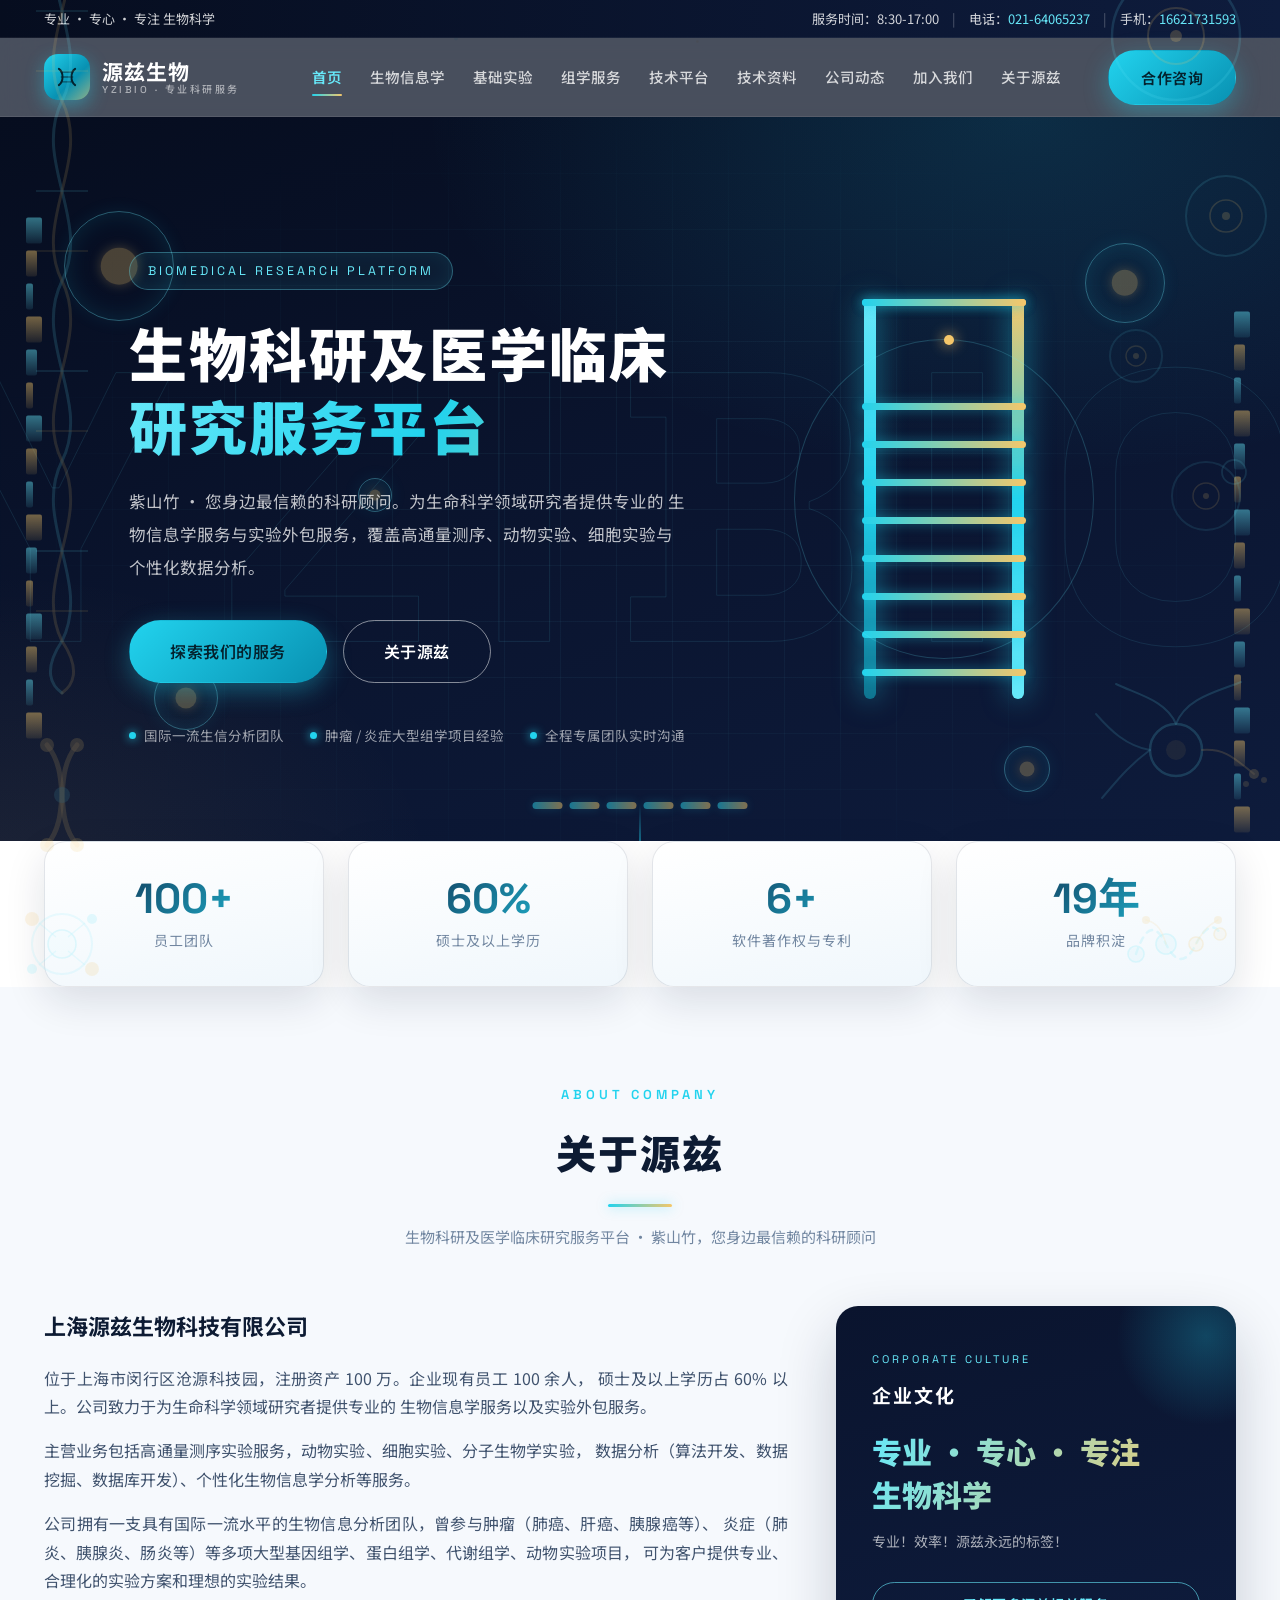
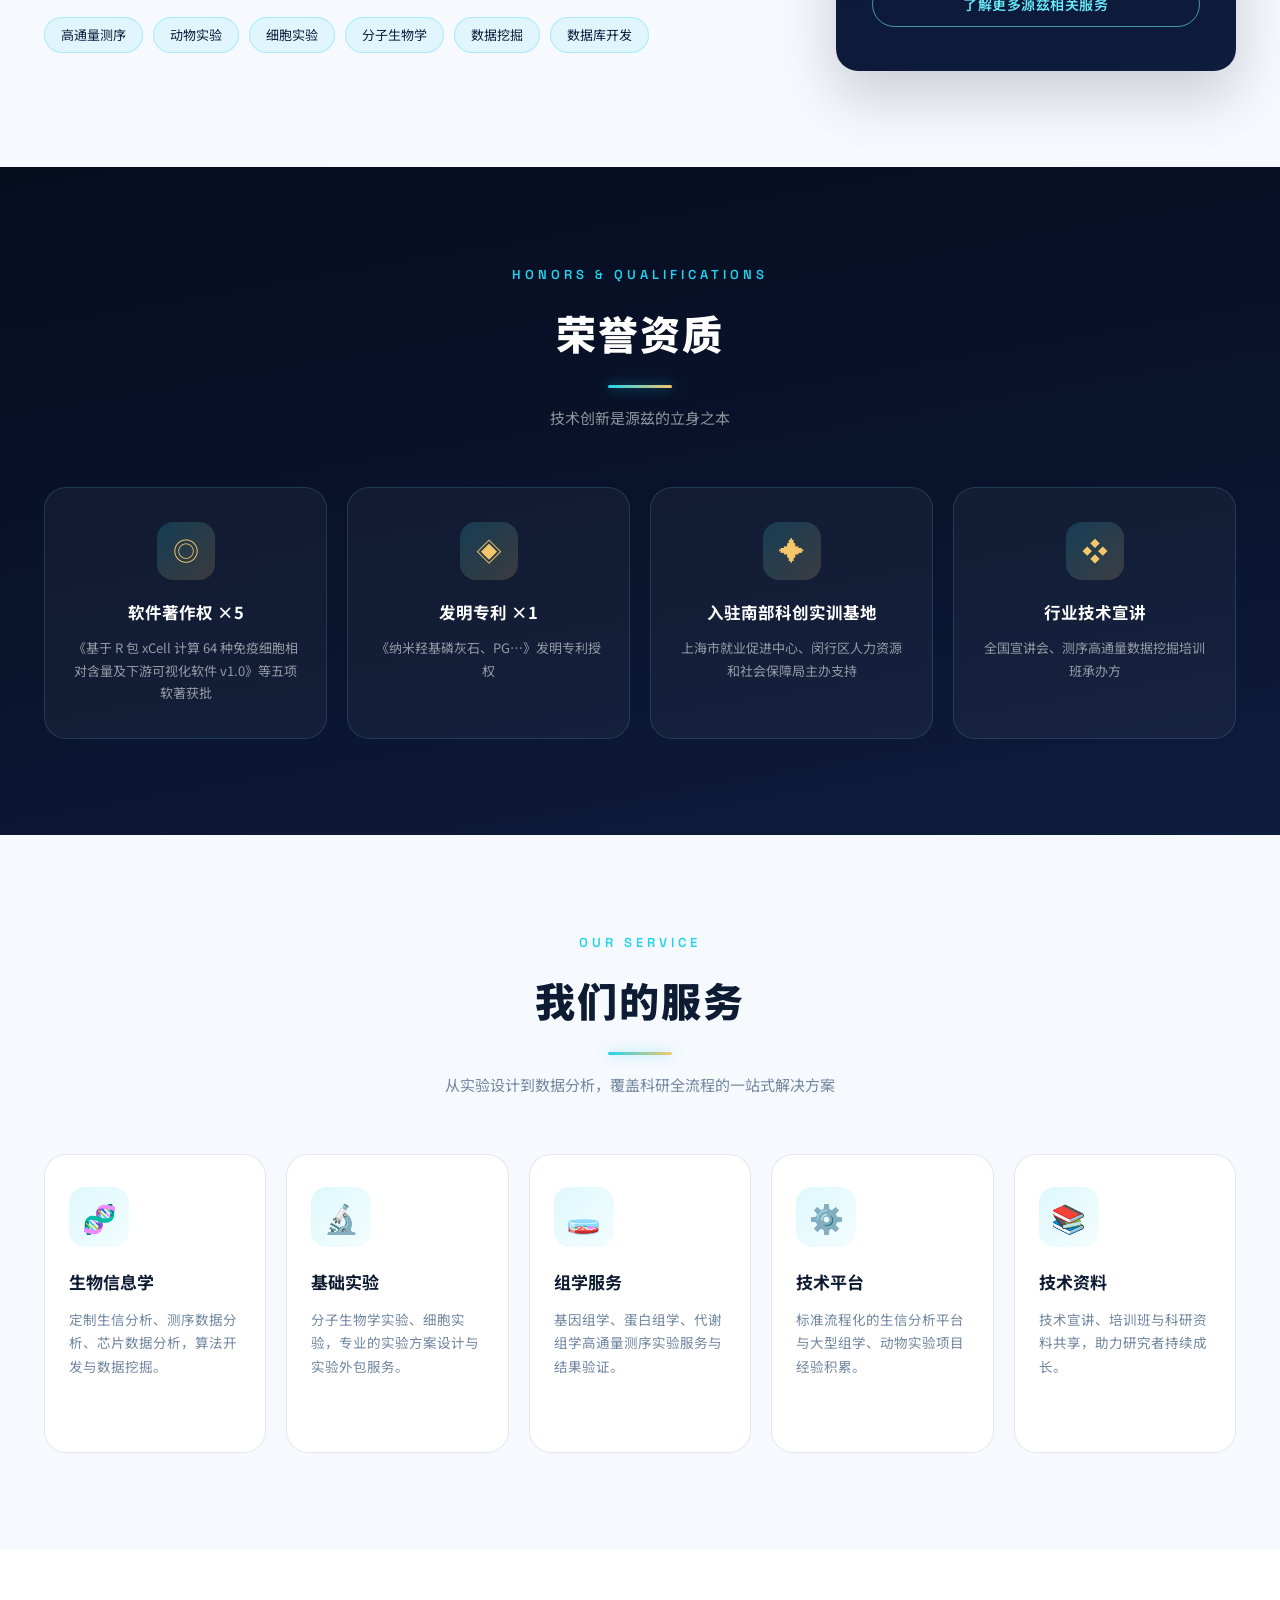
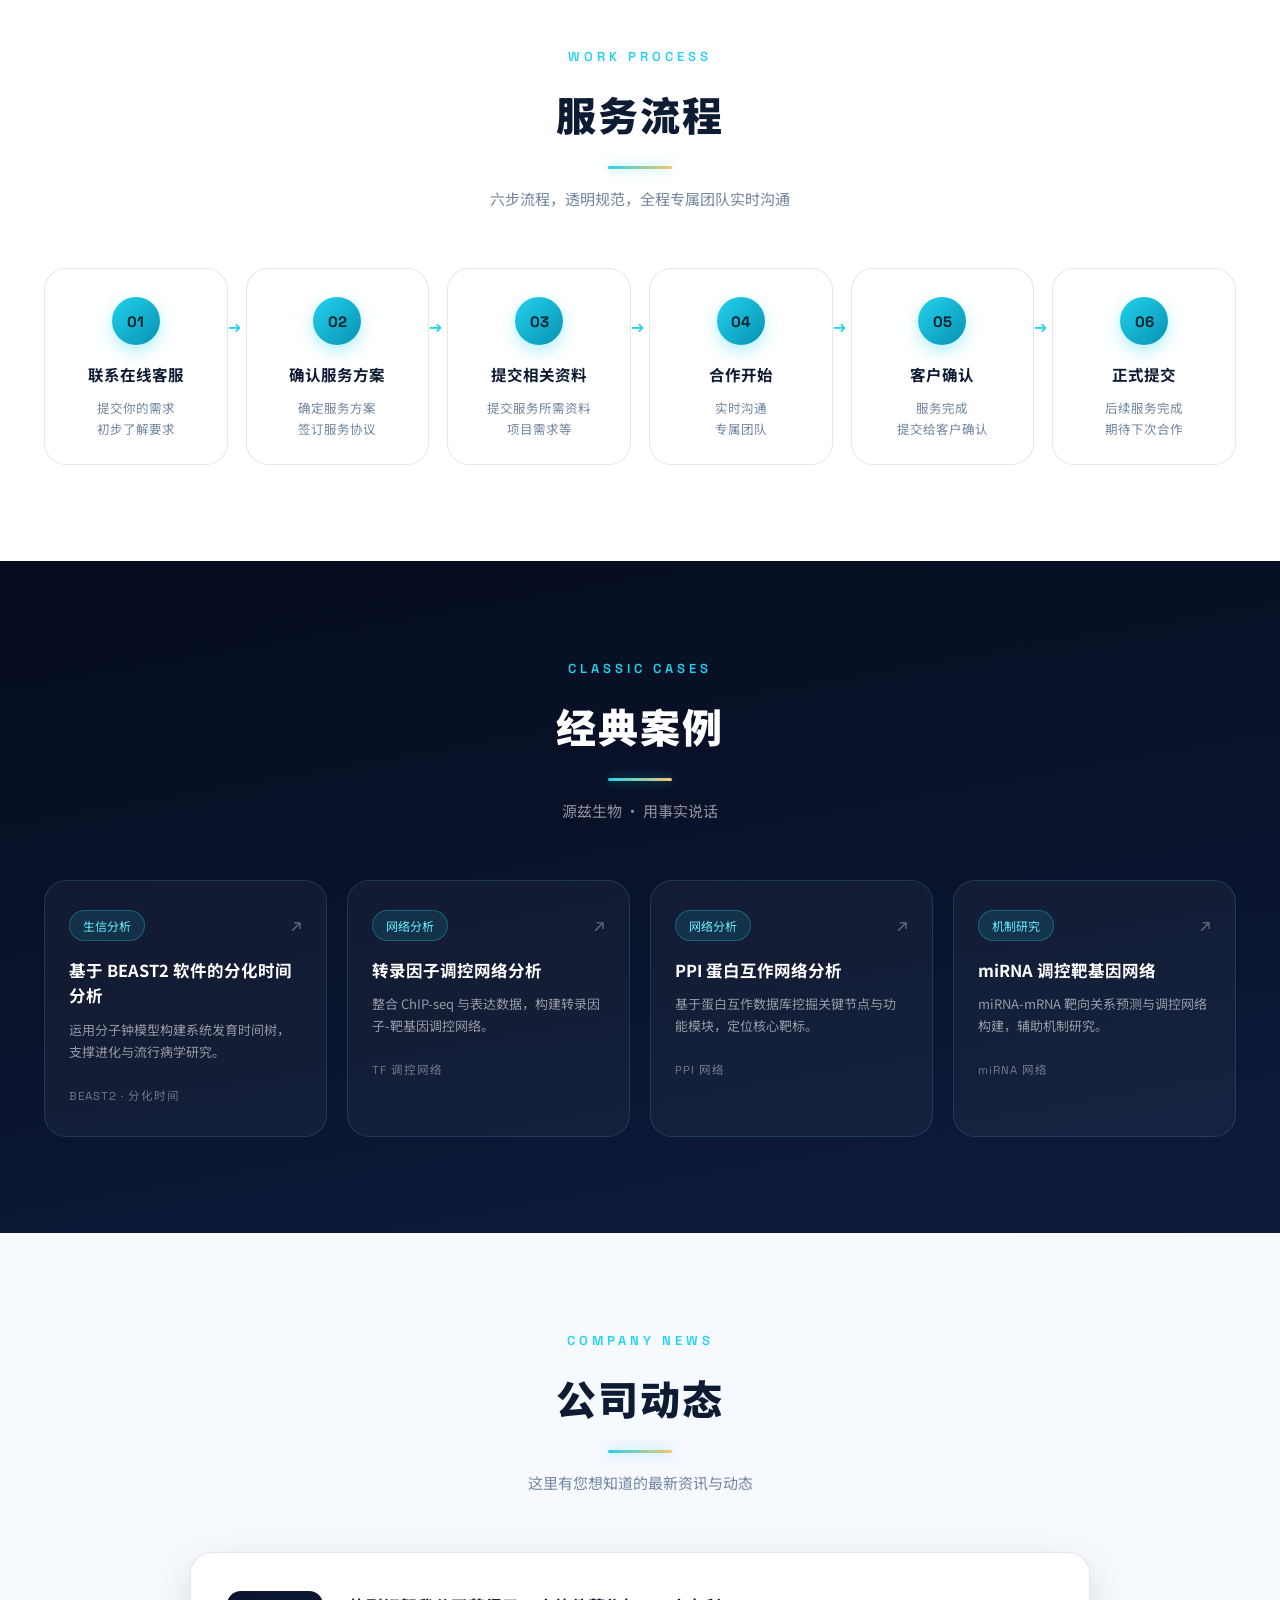
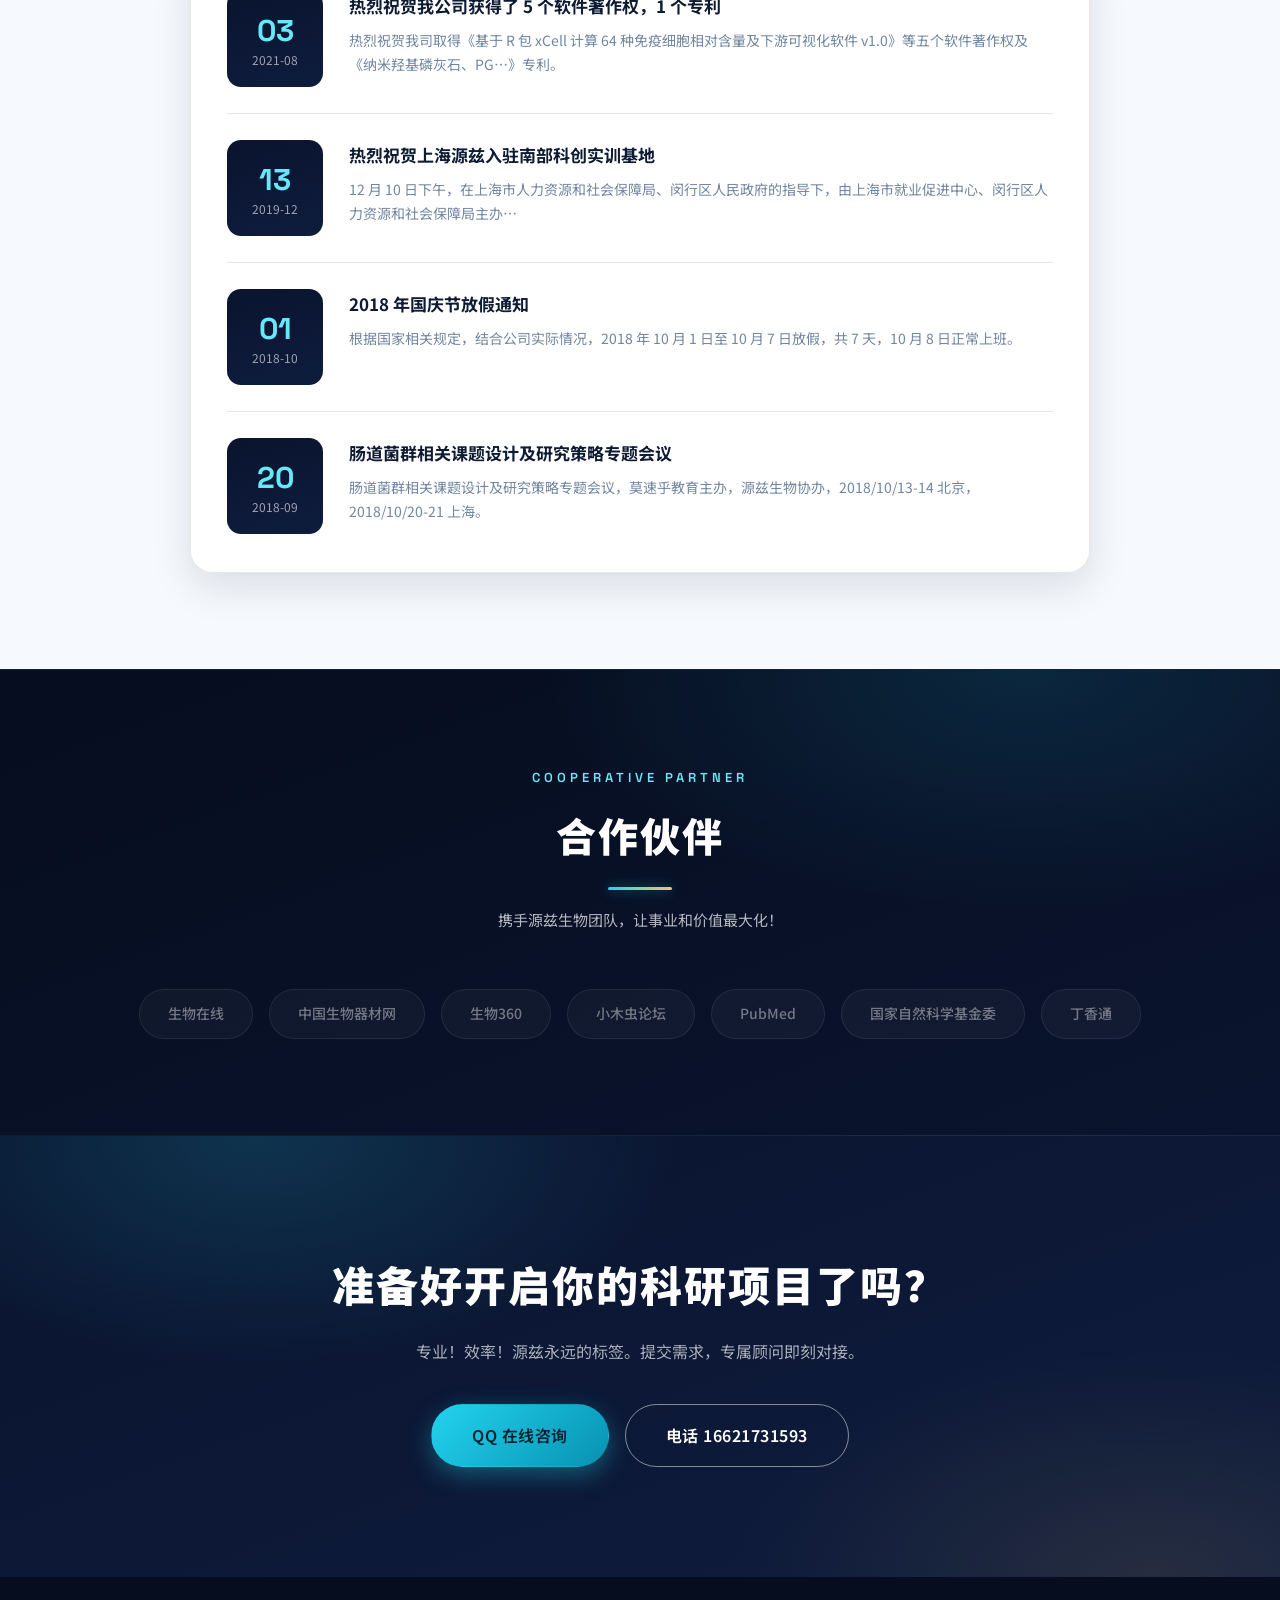
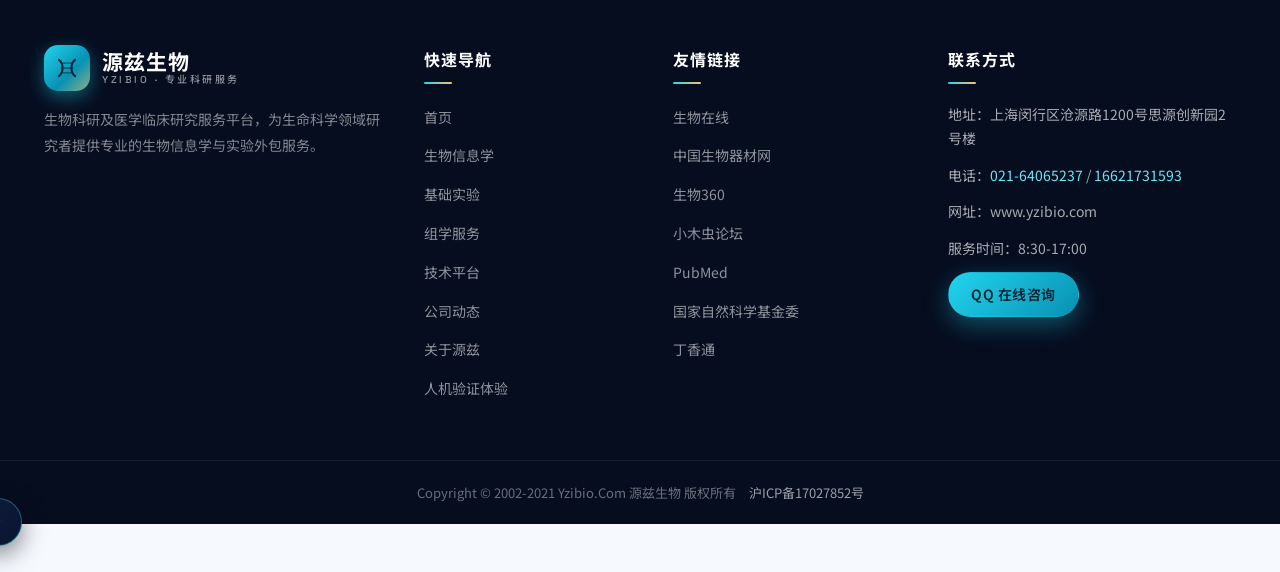
==== commit 726204a9: "Add Turnstile verification page and protected Python API" ====
--- a/index.html
+++ b/index.html
@@ -565,6 +565,7 @@
           <li><a href="platform.html">技术平台</a></li>
           <li><a href="news.html">公司动态</a></li>
           <li><a href="about.html">关于源兹</a></li>
+          <li><a href="turnstile.html">人机验证体验</a></li>
         </ul>
       </div>
       <div class="footer-col">
